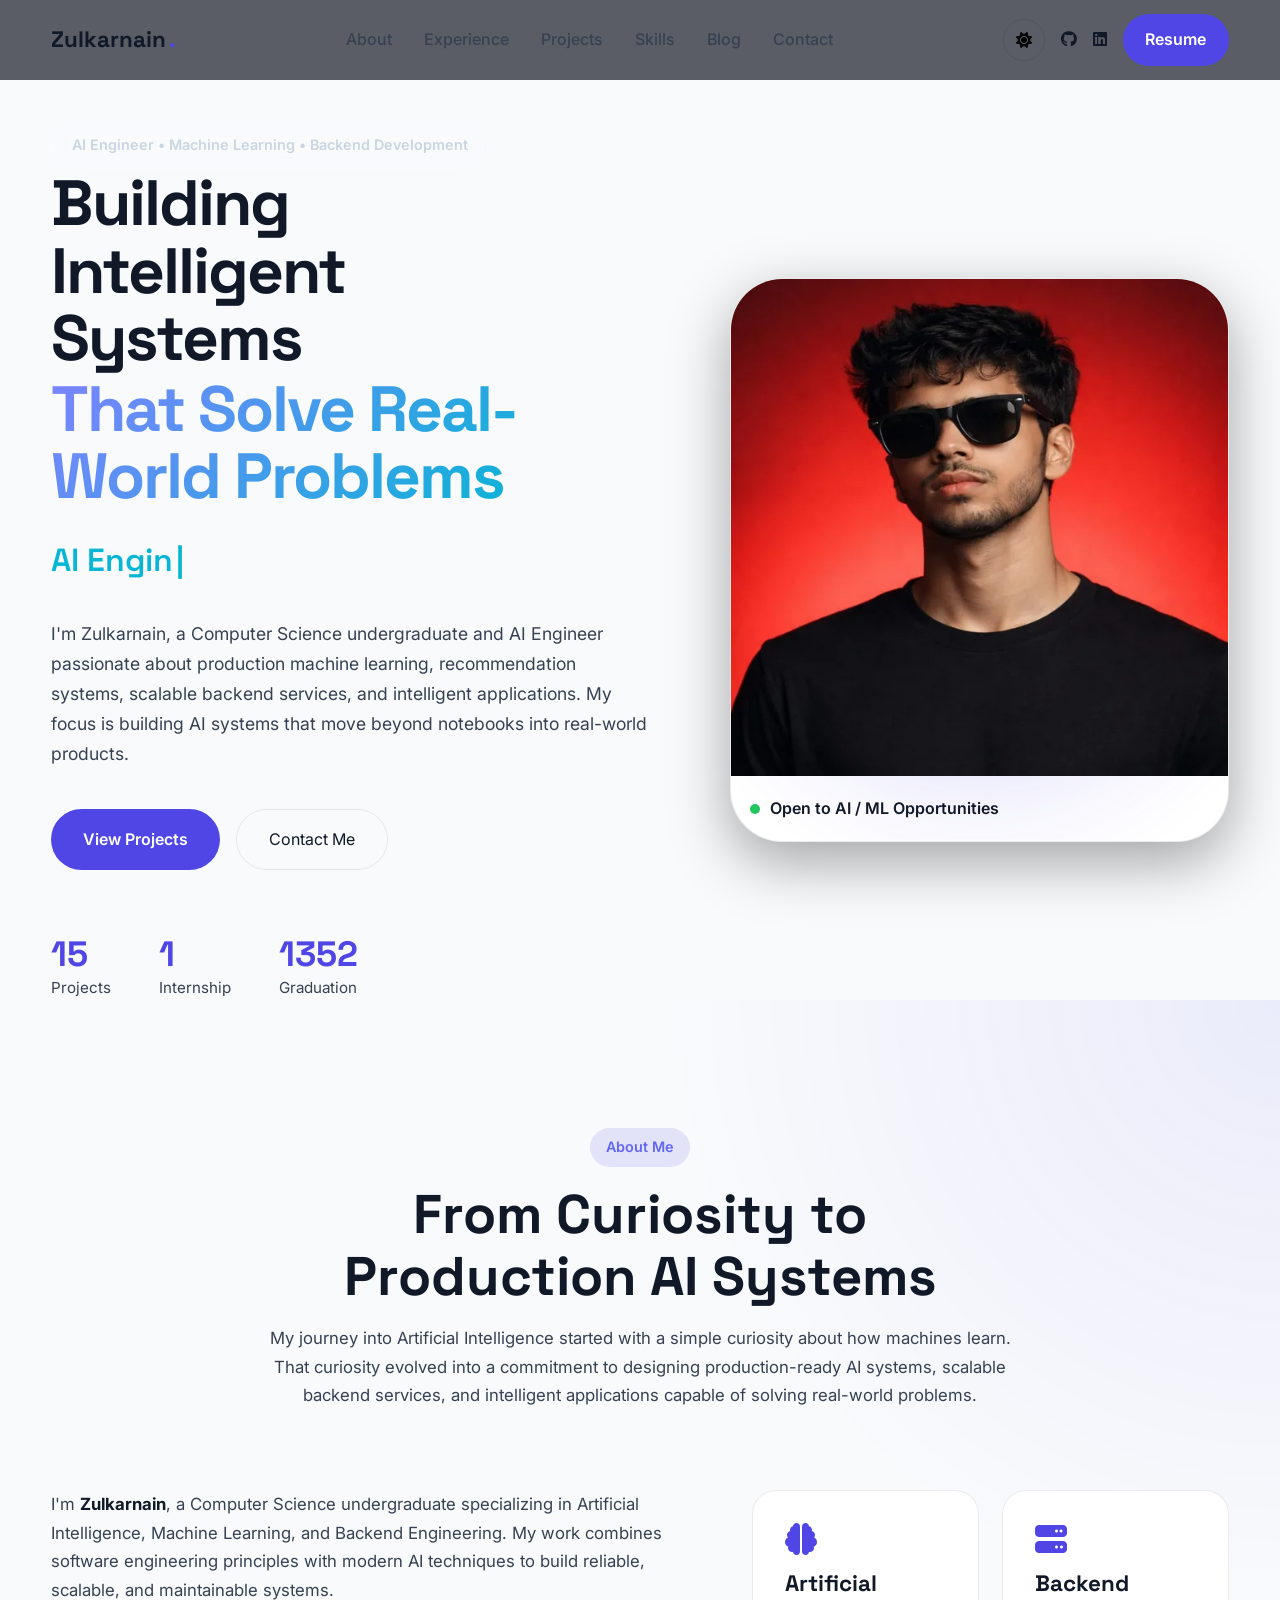
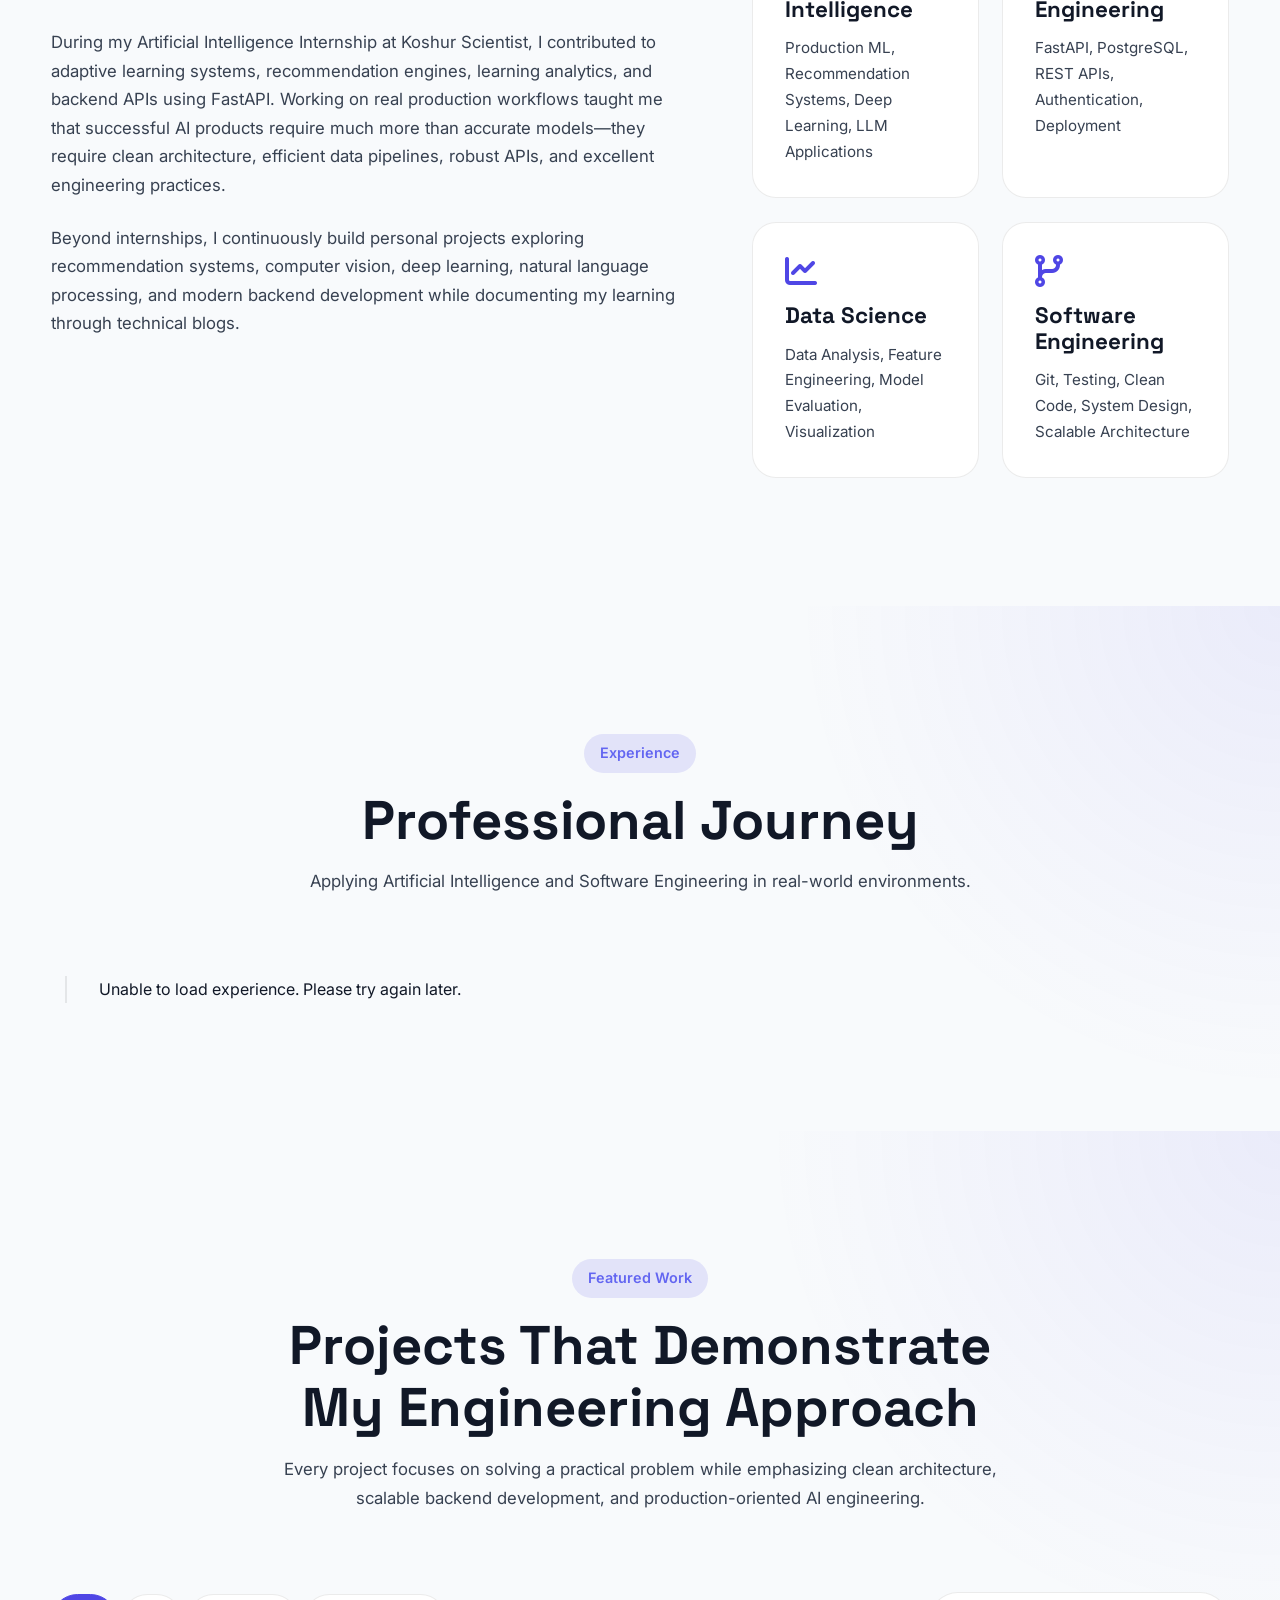
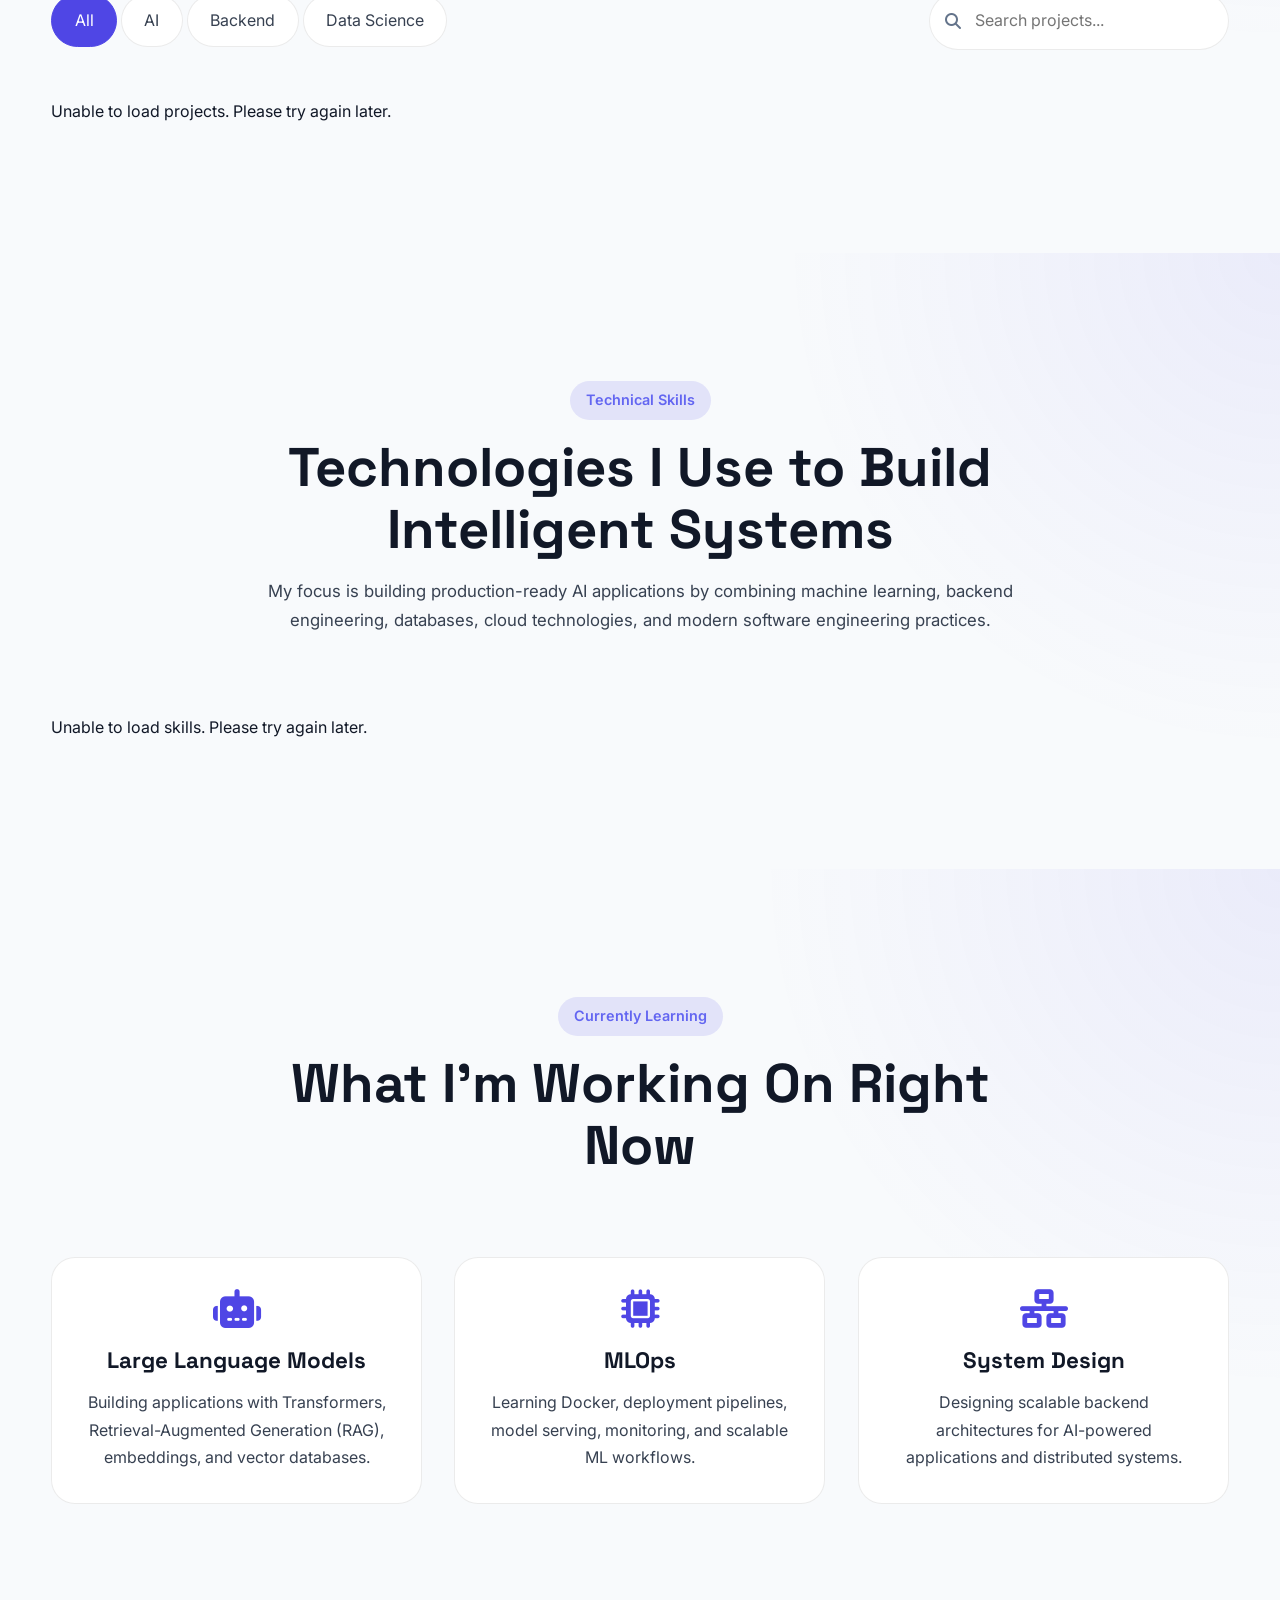
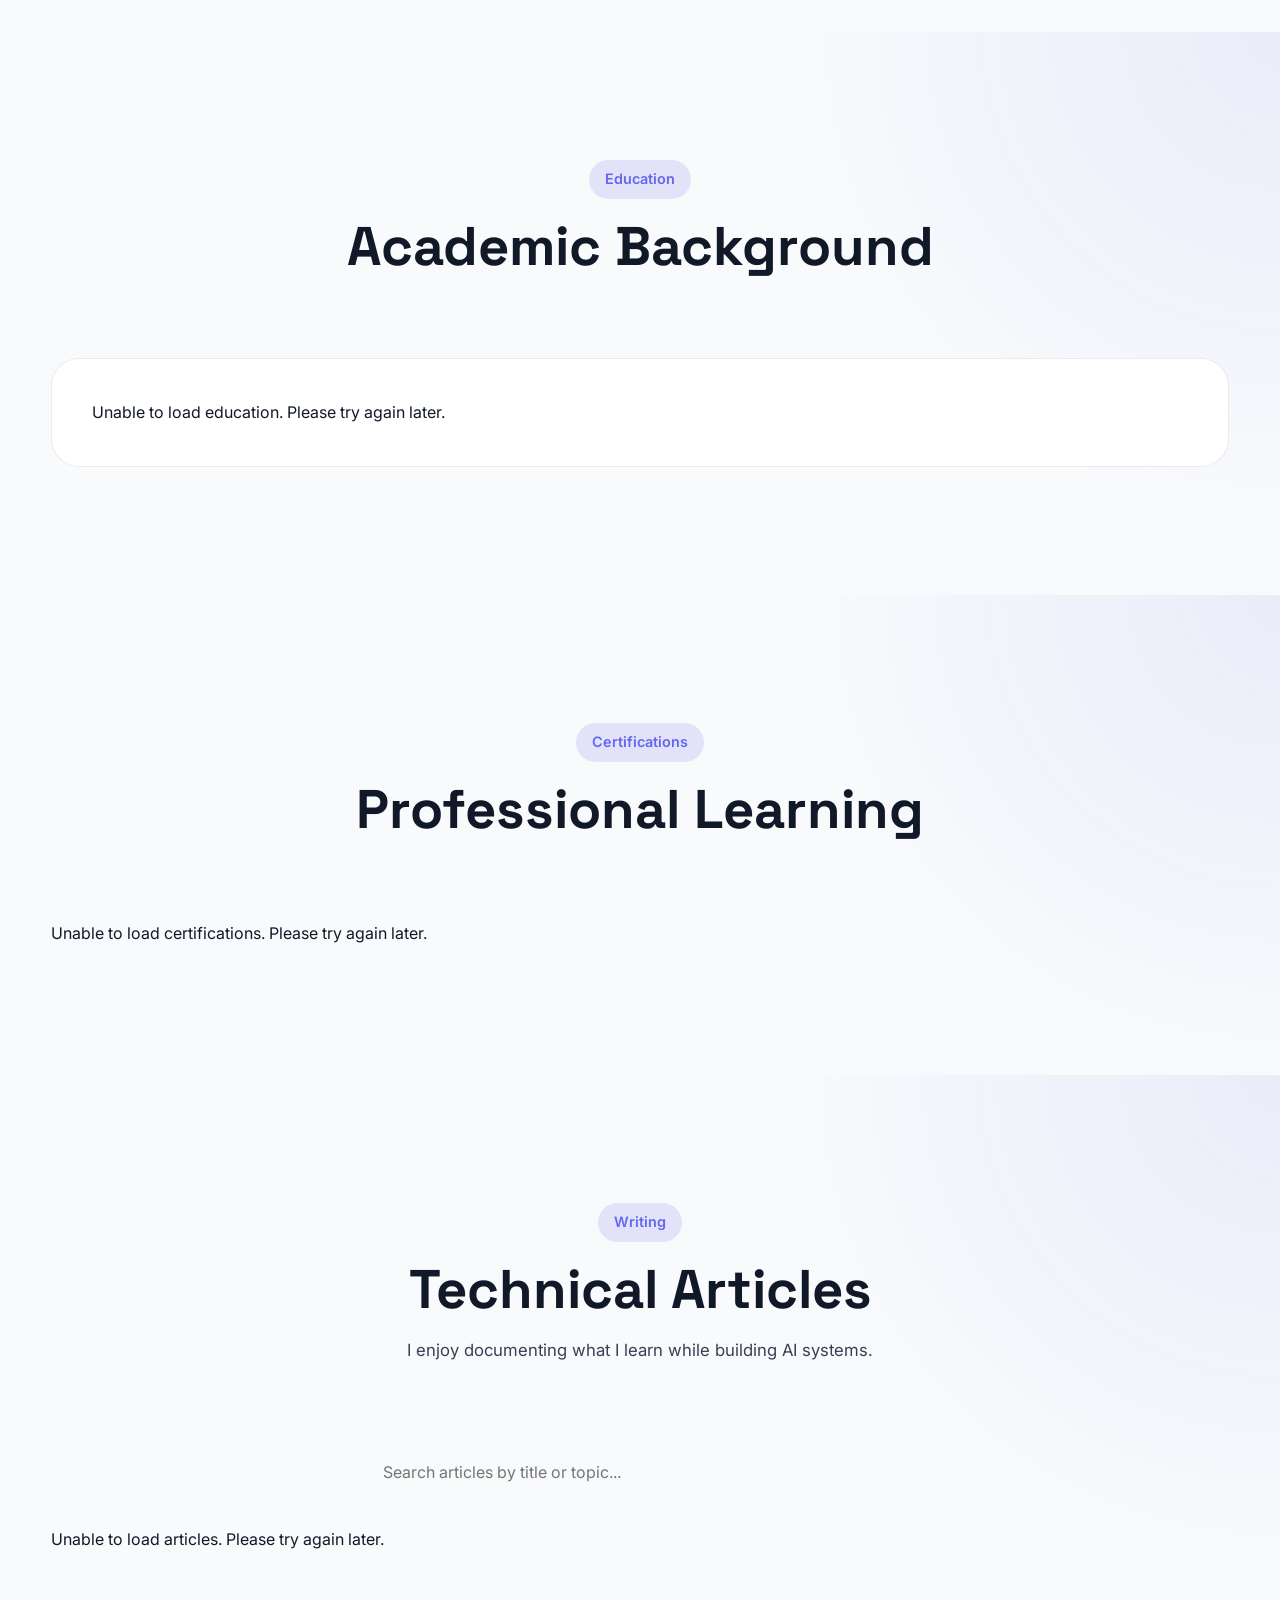
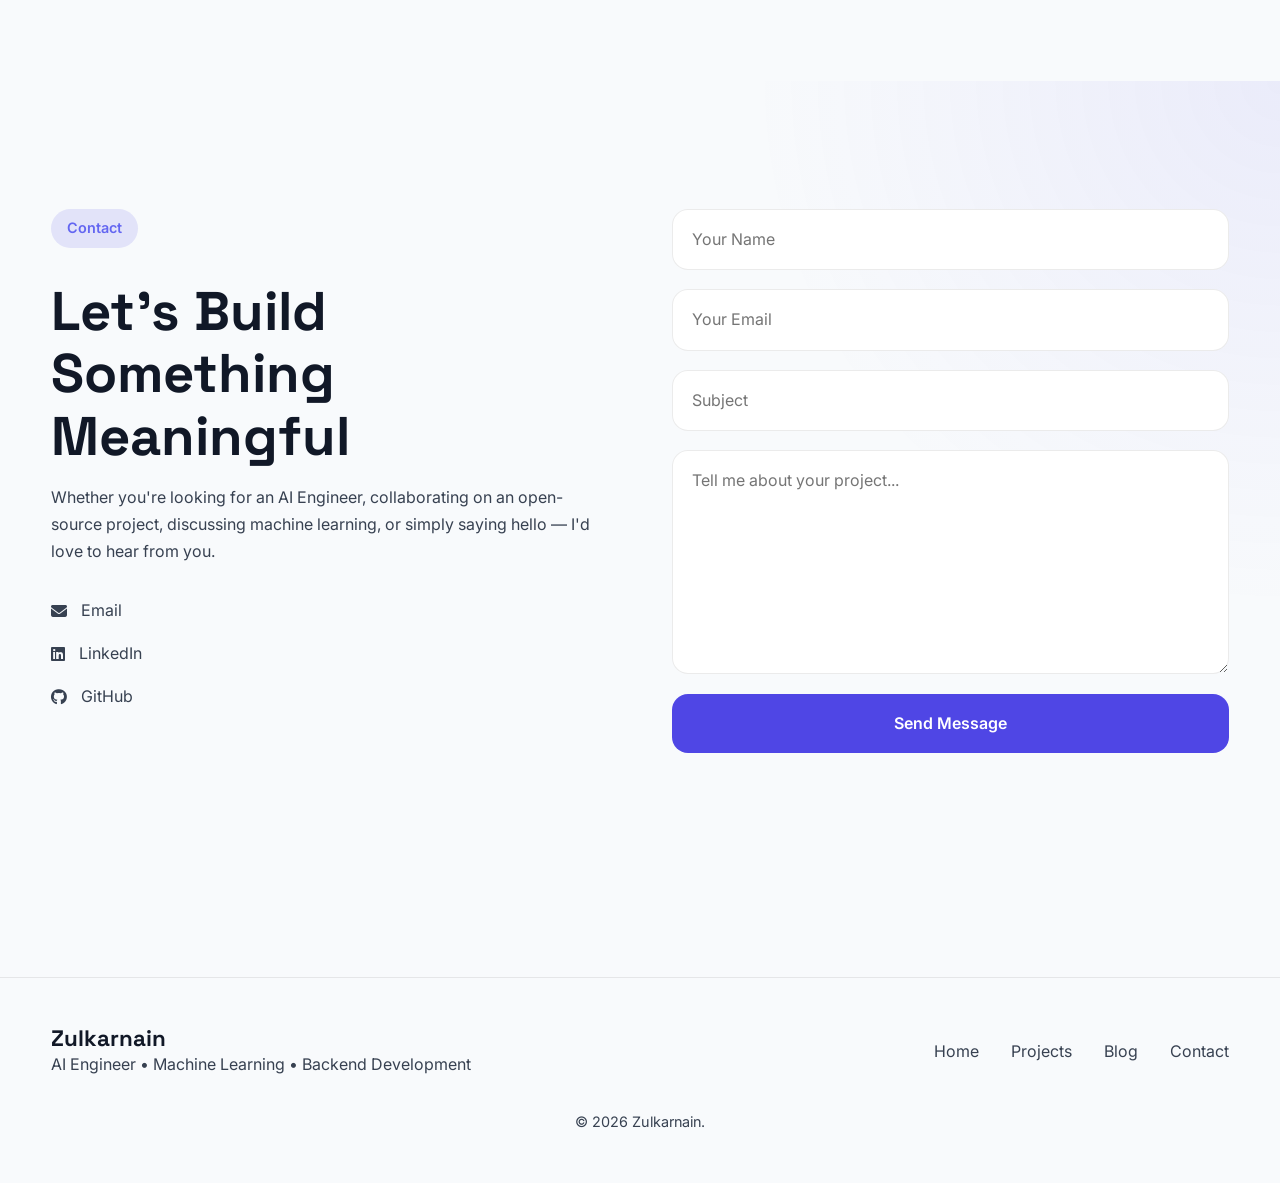
==== Frontend/index.html @ ad89ead1 "Deployment" ====
<!doctype html>
<html lang="en">
  <head>
    <meta charset="UTF-8" />

    <meta name="viewport" content="width=device-width, initial-scale=1.0" />

    <meta
      name="description"
      content="Portfolio of Zulkarnain — AI Engineer, Machine Learning Engineer and Backend Developer building intelligent systems for real-world applications."
    />

    <meta
      name="keywords"
      content="AI Engineer, Machine Learning Engineer, Data Scientist, FastAPI, Python, Deep Learning, Portfolio"
    />

    <meta name="author" content="Zulkarnain" />

    <meta property="og:title" content="Zulkarnain | AI Engineer" />

    <meta
      property="og:description"
      content="Building Intelligent Systems for Real-World Problems"
    />

    <meta property="og:type" content="website" />

    <title>Zulkarnain | AI Engineer</title>

    <link rel="preconnect" href="https://fonts.googleapis.com" />

    <link rel="preconnect" href="https://fonts.gstatic.com" crossorigin />

    <link
      href="https://fonts.googleapis.com/css2?family=Inter:wght@300;400;500;600;700;800&family=Space+Grotesk:wght@500;700&display=swap"
      rel="stylesheet"
    />

    <link
      rel="stylesheet"
      href="https://cdnjs.cloudflare.com/ajax/libs/font-awesome/6.7.1/css/all.min.css"
    />

    <link rel="stylesheet" href="styles.css" />
  </head>

  <body>
    <div id="scroll-progress"></div>

    <a class="skip-link" href="#main-content"> Skip to Content </a>

    <header id="site-header">
      <nav class="navbar container">
        <a href="#hero" class="logo">
          <span class="logo-text">Zulkarnain</span>
          <span class="logo-dot">.</span>
        </a>

        <ul class="nav-menu">
          <li><a href="#about">About</a></li>

          <li><a href="#experience">Experience</a></li>

          <li><a href="#projects">Projects</a></li>

          <li><a href="#skills">Skills</a></li>

          <li><a href="#blog">Blog</a></li>

          <li><a href="#contact">Contact</a></li>
        </ul>

        <div class="nav-actions">
          <button id="theme-toggle" aria-label="Toggle Theme">
            <i class="fas fa-moon"></i>
          </button>

          <a href="https://github.com/Xulkarnain" aria-label="GitHub">
            <i class="fab fa-github"></i>
          </a>

          <a
            href="https://in.linkedin.com/in/zulkarnain0"
            aria-label="LinkedIn"
          >
            <i class="fab fa-linkedin"></i>
          </a>

          <a href="#resume" class="resume-btn"> Resume </a>

          <button
            id="menu-toggle"
            class="menu-toggle"
            type="button"
            aria-label="Open navigation menu"
            aria-expanded="false"
            aria-controls="mobile-menu"
          >
            <i class="fas fa-bars"></i>
          </button>
        </div>
      </nav>
    </header>

    <div id="mobile-menu">
      <a href="#about">About</a>

      <a href="#experience">Experience</a>

      <a href="#projects">Projects</a>

      <a href="#skills">Skills</a>

      <a href="#blog">Blog</a>

      <a href="#contact">Contact</a>
    </div>

    <main id="main-content">
      <section id="hero">
        <div class="container hero-container">
          <div class="hero-left">
            <span class="hero-badge">
              AI Engineer • Machine Learning • Backend Development
            </span>

            <h1>
              Building Intelligent Systems

              <span> That Solve Real-World Problems </span>
            </h1>

            <h2 id="typing-text">AI Engineer</h2>

            <p class="hero-description">
              I'm Zulkarnain, a Computer Science undergraduate and AI Engineer
              passionate about production machine learning, recommendation
              systems, scalable backend services, and intelligent applications.
              My focus is building AI systems that move beyond notebooks into
              real-world products.
            </p>

            <div class="hero-buttons">
              <a href="#projects" class="primary-btn"> View Projects </a>

              <a href="#contact" class="secondary-btn"> Contact Me </a>
            </div>

            <div class="hero-stats">
              <div>
                <h3 data-count="15">4</h3>

                <p>Projects</p>
              </div>

              <div>
                <h3 data-count="1">1</h3>

                <p>Internship</p>
              </div>

              <div>
                <h3 data-count="2027">0</h3>

                <p>Graduation</p>
              </div>
            </div>
          </div>

          <div class="hero-right">
            <div class="profile-card">
              <img src="pfp.webp" alt="Zulkarnain" />

              <div class="status">
                <span class="status-dot"></span>

                Open to AI / ML Opportunities
              </div>
            </div>
          </div>
        </div>
      </section>

      <!-- ==========================================================
ABOUT
=========================================================== -->

      <section id="about" class="section">
        <div class="container">
          <div class="section-header">
            <span class="section-tag"> About Me </span>

            <h2>From Curiosity to Production AI Systems</h2>

            <p>
              My journey into Artificial Intelligence started with a simple
              curiosity about how machines learn. That curiosity evolved into a
              commitment to designing production-ready AI systems, scalable
              backend services, and intelligent applications capable of solving
              real-world problems.
            </p>
          </div>

          <div class="about-grid">
            <div class="about-content">
              <p>
                I'm <strong>Zulkarnain</strong>, a Computer Science
                undergraduate specializing in Artificial Intelligence, Machine
                Learning, and Backend Engineering. My work combines software
                engineering principles with modern AI techniques to build
                reliable, scalable, and maintainable systems.
              </p>

              <p>
                During my Artificial Intelligence Internship at Koshur
                Scientist, I contributed to adaptive learning systems,
                recommendation engines, learning analytics, and backend APIs
                using FastAPI. Working on real production workflows taught me
                that successful AI products require much more than accurate
                models—they require clean architecture, efficient data
                pipelines, robust APIs, and excellent engineering practices.
              </p>

              <p>
                Beyond internships, I continuously build personal projects
                exploring recommendation systems, computer vision, deep
                learning, natural language processing, and modern backend
                development while documenting my learning through technical
                blogs.
              </p>
            </div>

            <div class="about-highlights">
              <div class="highlight-card">
                <i class="fas fa-brain"></i>

                <h3>Artificial Intelligence</h3>

                <p>
                  Production ML, Recommendation Systems, Deep Learning, LLM
                  Applications
                </p>
              </div>

              <div class="highlight-card">
                <i class="fas fa-server"></i>

                <h3>Backend Engineering</h3>

                <p>
                  FastAPI, PostgreSQL, REST APIs, Authentication, Deployment
                </p>
              </div>

              <div class="highlight-card">
                <i class="fas fa-chart-line"></i>

                <h3>Data Science</h3>

                <p>
                  Data Analysis, Feature Engineering, Model Evaluation,
                  Visualization
                </p>
              </div>

              <div class="highlight-card">
                <i class="fas fa-code-branch"></i>

                <h3>Software Engineering</h3>

                <p>
                  Git, Testing, Clean Code, System Design, Scalable Architecture
                </p>
              </div>
            </div>
          </div>
        </div>
      </section>

      <!-- ==========================================================
EXPERIENCE
=========================================================== -->

      <section id="experience" class="section">
        <div class="container">
          <div class="section-header">
            <span class="section-tag"> Experience </span>

            <h2>Professional Journey</h2>

            <p>
              Applying Artificial Intelligence and Software Engineering in
              real-world environments.
            </p>
          </div>

          <div class="timeline">
            <article class="timeline-item">
              <div class="timeline-dot"></div>

              <div class="timeline-content">
                <span class="timeline-date"> Summer 2026 </span>

                <h3>Artificial Intelligence Intern</h3>

                <h4>Koshur Scientist</h4>

                <p>
                  Worked on an adaptive learning platform focused on intelligent
                  education systems. Contributed to backend API development,
                  recommendation engine architecture, learning analytics,
                  mastery prediction, and AI-driven educational workflows.
                </p>

                <ul>
                  <li>Developed FastAPI services for adaptive learning.</li>

                  <li>
                    Built recommendation engine logic for personalized learning.
                  </li>

                  <li>Worked with PostgreSQL-based educational datasets.</li>

                  <li>
                    Improved API structure, validation, logging, and response
                    models.
                  </li>

                  <li>
                    Collaborated on production-ready AI architecture and backend
                    engineering.
                  </li>
                </ul>

                <div class="experience-tech">
                  <span>Python</span>

                  <span>FastAPI</span>

                  <span>PostgreSQL</span>

                  <span>Pydantic</span>

                  <span>REST APIs</span>

                  <span>Git</span>
                </div>
              </div>
            </article>
          </div>
        </div>
      </section>

      <!-- ==========================================================
FEATURED PROJECTS
=========================================================== -->

      <section id="projects" class="section">
        <div class="container">
          <div class="section-header">
            <span class="section-tag"> Featured Work </span>

            <h2>Projects That Demonstrate My Engineering Approach</h2>

            <p>
              Every project focuses on solving a practical problem while
              emphasizing clean architecture, scalable backend development, and
              production-oriented AI engineering.
            </p>
          </div>

          <!-- ==========================
        Project Filters
        =========================== -->
          <div class="project-controls">
            <div class="project-filters">
              <button class="filter-btn active" data-filter="all">All</button>

              <button class="filter-btn" data-filter="ai">AI</button>

              <button class="filter-btn" data-filter="backend">Backend</button>

              <button class="filter-btn" data-filter="data">
                Data Science
              </button>
            </div>

            <!-- ==========================
          Search
          =========================== -->

            <div class="project-search">
              <i class="fas fa-search"></i>

              <input
                type="text"
                id="project-search"
                placeholder="Search projects..."
              />
            </div>
          </div>
          <!-- =====================================================
        PROJECT GRID
        ====================================================== -->

          <div class="project-grid">
            <!-- =====================================================
            PROJECT 1
            ====================================================== -->

            <article class="project-card" data-category="ai backend">
              <div class="project-image"></div>

              <div class="project-content">
                <span class="project-type"> Internship Project </span>

                <h3>Adaptive Learning Recommendation Engine</h3>

                <p>
                  Designed backend services supporting an intelligent
                  educational platform capable of analyzing learner behaviour,
                  estimating mastery, and generating personalized learning
                  recommendations using adaptive AI workflows.
                </p>

                <div class="project-tech">
                  <span>Python</span>

                  <span>FastAPI</span>

                  <span>Pydantic</span>

                  <span>PostgreSQL</span>

                  <span>REST API</span>
                </div>

                <div class="project-links">
                  <a href="#"> Case Study </a>

                  <a href="#"> GitHub </a>
                </div>
              </div>
            </article>

            <!-- =====================================================
            PROJECT 2
            ====================================================== -->

            <article class="project-card" data-category="ai data">
              <div class="project-content">
                <span class="project-type"> Machine Learning </span>

                <h3>Customer Churn Prediction System</h3>

                <p>
                  Built an end-to-end machine learning application that predicts
                  customer churn using feature engineering, neural networks, and
                  an interactive Streamlit interface for real-time inference.
                </p>

                <div class="project-tech">
                  <span>TensorFlow</span>

                  <span>Scikit-learn</span>

                  <span>Streamlit</span>

                  <span>Pandas</span>

                  <span>NumPy</span>
                </div>

                <div class="project-links">
                  <a
                    href="https://customer-churn-ann-mu5tfdyrqt84ytvr7gksav.streamlit.app/"
                  >
                    Live Demo
                  </a>

                  <a href="https://github.com/Xulkarnain/Customer-Churn-ANN">
                    GitHub
                  </a>
                </div>
              </div>
            </article>

            <!-- =====================================================
            PROJECT 3
            ====================================================== -->

            <article class="project-card" data-category="backend">
              <div class="project-content">
                <span class="project-type"> Backend </span>

                <h3>GitHub Trending Repository Analyzer</h3>

                <p>
                  Automated the collection, storage, and analysis of GitHub
                  Trending repositories through web scraping and SQLite-based
                  persistence, exposing structured insights for developers.
                </p>

                <div class="project-tech">
                  <span>Python</span>

                  <span>SQLite</span>

                  <span>BeautifulSoup</span>

                  <span>Requests</span>
                </div>

                <div class="project-links">
                  <a
                    href="https://github.com/Xulkarnain/GitHub_Trending-Repositories-Analyzer"
                  >
                    GitHub
                  </a>
                </div>
              </div>
            </article>

            <!-- =====================================================
            PROJECT 4
            ====================================================== -->

            <article class="project-card" data-category="backend">
              <div class="project-content">
                <span class="project-type"> Software Engineering </span>

                <h3>University Timetable Generator</h3>

                <p>
                  Developed a desktop application for generating university
                  timetables with efficient scheduling logic, SQLite
                  integration, and a Java-based graphical interface.
                </p>

                <div class="project-tech">
                  <span>Java</span>

                  <span>SQLite</span>

                  <span>OOP</span>
                </div>

                <div class="project-links">
                  <a
                    href="https://github.com/Xulkarnain/University_Timetable_Generator"
                  >
                    GitHub
                  </a>
                </div>
              </div>
            </article>
          </div>
        </div>
      </section>

      <!-- ==========================================================
SKILLS
=========================================================== -->

      <section id="skills" class="section">
        <div class="container">
          <div class="section-header">
            <span class="section-tag"> Technical Skills </span>

            <h2>Technologies I Use to Build Intelligent Systems</h2>

            <p>
              My focus is building production-ready AI applications by combining
              machine learning, backend engineering, databases, cloud
              technologies, and modern software engineering practices.
            </p>
          </div>

          <div class="skills-grid">
            <!-- AI -->

            <div class="skill-card">
              <h3>
                <i class="fas fa-brain"></i>

                Artificial Intelligence
              </h3>

              <div class="skill-list">
                <div class="skill">
                  <div class="skill-header">
                    <span>Machine Learning</span>

                    <span>90%</span>
                  </div>

                  <div class="progress">
                    <div class="progress-fill" data-progress="90"></div>
                  </div>
                </div>

                <div class="skill">
                  <div class="skill-header">
                    <span>Deep Learning</span>

                    <span>85%</span>
                  </div>

                  <div class="progress">
                    <div class="progress-fill" data-progress="85"></div>
                  </div>
                </div>

                <div class="skill">
                  <div class="skill-header">
                    <span>Computer Vision</span>

                    <span>75%</span>
                  </div>

                  <div class="progress">
                    <div class="progress-fill" data-progress="85"></div>
                  </div>
                </div>

                <div class="skill">
                  <div class="skill-header">
                    <span>Natural Language Processing</span>

                    <span>80%</span>
                  </div>

                  <div class="progress">
                    <div class="progress-fill" data-progress="85"></div>
                  </div>
                </div>
              </div>
            </div>

            <!-- Backend -->

            <div class="skill-card">
              <h3>
                <i class="fas fa-server"></i>

                Backend Engineering
              </h3>

              <div class="skill-list">
                <div class="skill">
                  <div class="skill-header">
                    <span>Python</span>

                    <span>95%</span>
                  </div>

                  <div class="progress">
                    <div class="progress-fill" data-progress="85"></div>
                  </div>
                </div>

                <div class="skill">
                  <div class="skill-header">
                    <span>FastAPI</span>

                    <span>90%</span>
                  </div>

                  <div class="progress">
                    <div class="progress-fill" data-progress="85"></div>
                  </div>
                </div>

                <div class="skill">
                  <div class="skill-header">
                    <span>REST APIs</span>

                    <span>90%</span>
                  </div>

                  <div class="progress">
                    <div class="progress-fill" data-progress="85"></div>
                  </div>
                </div>

                <div class="skill">
                  <div class="skill-header">
                    <span>Authentication & API Design</span>

                    <span>80%</span>
                  </div>

                  <div class="progress">
                    <div class="progress-fill" data-progress="85"></div>
                  </div>
                </div>
              </div>
            </div>

            <!-- Database -->

            <div class="skill-card">
              <h3>
                <i class="fas fa-database"></i>

                Databases
              </h3>

              <div class="tech-tags">
                <span>PostgreSQL</span>

                <span>SQLite</span>

                <span>MySQL</span>

                <span>MongoDB</span>

                <span>SQL</span>
              </div>
            </div>

            <!-- Data Science -->

            <div class="skill-card">
              <h3>
                <i class="fas fa-chart-line"></i>

                Data Science
              </h3>

              <div class="tech-tags">
                <span>Pandas</span>

                <span>NumPy</span>

                <span>Matplotlib</span>

                <span>Seaborn</span>

                <span>Plotly</span>

                <span>Feature Engineering</span>

                <span>EDA</span>

                <span>Statistics</span>
              </div>
            </div>

            <!-- DevOps -->

            <div class="skill-card">
              <h3>
                <i class="fas fa-cloud"></i>

                DevOps & Cloud
              </h3>

              <div class="tech-tags">
                <span>Docker</span>

                <span>AWS</span>

                <span>Git</span>

                <span>GitHub</span>

                <span>Linux</span>

                <span>CI/CD</span>
              </div>
            </div>

            <!-- Tools -->

            <div class="skill-card">
              <h3>
                <i class="fas fa-toolbox"></i>

                Tools
              </h3>

              <div class="tech-tags">
                <span>VS Code</span>

                <span>Jupyter</span>

                <span>Postman</span>

                <span>Figma</span>

                <span>Notion</span>

                <span>GitHub Actions</span>
              </div>
            </div>
          </div>
        </div>
      </section>

      <!-- ==========================================================
CURRENT FOCUS
=========================================================== -->

      <section id="current-focus" class="section">
        <div class="container">
          <div class="section-header">
            <span class="section-tag"> Currently Learning </span>

            <h2>What I'm Working On Right Now</h2>
          </div>

          <div class="focus-grid">
            <article class="focus-card">
              <i class="fas fa-robot"></i>

              <h3>Large Language Models</h3>

              <p>
                Building applications with Transformers, Retrieval-Augmented
                Generation (RAG), embeddings, and vector databases.
              </p>
            </article>

            <article class="focus-card">
              <i class="fas fa-microchip"></i>

              <h3>MLOps</h3>

              <p>
                Learning Docker, deployment pipelines, model serving,
                monitoring, and scalable ML workflows.
              </p>
            </article>

            <article class="focus-card">
              <i class="fas fa-network-wired"></i>

              <h3>System Design</h3>

              <p>
                Designing scalable backend architectures for AI-powered
                applications and distributed systems.
              </p>
            </article>
          </div>
        </div>
      </section>

      <!-- ==========================================================
EDUCATION
=========================================================== -->

      <section id="education" class="section">
        <div class="container">
          <div class="section-header">
            <span class="section-tag"> Education </span>

            <h2>Academic Background</h2>
          </div>

          <div class="education-card">
            <div class="education-icon">
              <i class="fas fa-graduation-cap"></i>
            </div>

            <div class="education-content">
              <h3>
                Bachelor of Technology in Computer Science & Engineering (B.Tech
                CSE)
              </h3>

              <h4>Computer Science & Engineering</h4>

              <p>Central University of Kashmir</p>

              <span class="education-duration">
                Expected Graduation • 2027
              </span>

              <p>
                Coursework includes Artificial Intelligence, Machine Learning,
                Data Structures, Database Systems, Operating Systems, Computer
                Networks, Software Engineering, Deep Learning, Data Science,
                Theory of Computation Statistics and Probability, and other core
                computer science subjects.
              </p>
            </div>
          </div>
        </div>
      </section>

      <!-- ==========================================================
CERTIFICATIONS
=========================================================== -->

      <section id="certifications" class="section">
        <div class="container">
          <div class="section-header">
            <span class="section-tag"> Certifications </span>

            <h2>Professional Learning</h2>
          </div>

          <div class="certificate-grid">
            <article class="certificate-card">
              <i class="fas fa-award"></i>

              <h3>Ultimate Data Science & AI Bootcamp</h3>

              <p>
                Comprehensive training covering Python, Machine Learning, Deep
                Learning, NLP, Computer Vision, MLOps, FastAPI and Deployment.
              </p>
            </article>

            <article class="certificate-card">
              <i class="fas fa-database"></i>

              <h3>PostgreSQL & Database Systems</h3>

              <p>
                Relational database design, SQL, optimization, indexing and
                backend integration.
              </p>
            </article>

            <article class="certificate-card">
              <i class="fas fa-code"></i>

              <h3>Python & Software Engineering</h3>

              <p>
                Advanced Python, OOP, multithreading, testing, packaging and
                production development.
              </p>
            </article>
          </div>
        </div>
      </section>

      <!-- ==========================================================
BLOG
=========================================================== -->

      <section id="blog" class="section">
        <div class="container">
          <div class="section-header">
            <span class="section-tag"> Writing </span>

            <h2>Technical Articles</h2>

            <p>I enjoy documenting what I learn while building AI systems.</p>
          </div>
          <div class="blog-search">
            <input
              type="search"
              id="blog-search"
              placeholder="Search articles by title or topic..."
              aria-label="Search blog articles"
            />
          </div>

          <p class="blog-results-info" aria-live="polite"></p>
          <div class="blog-grid">
            <article class="blog-card">
              <span> Machine Learning </span>

              <h3>Building Production Ready AI Applications with FastAPI</h3>

              <p>
                Designing scalable APIs for deploying machine learning models.
              </p>
            </article>

            <article class="blog-card">
              <span> Backend </span>

              <h3>Structuring Large FastAPI Projects</h3>

              <p>
                Clean architecture patterns for maintainable Python
                applications.
              </p>
            </article>

            <article class="blog-card">
              <span> AI </span>

              <h3>Recommendation Systems Explained</h3>

              <p>Understanding recommendation engines from first principles.</p>
            </article>
          </div>
        </div>
      </section>

      <!-- ==========================================================
CONTACT
=========================================================== -->

      <section id="contact" class="section">
        <div class="container">
          <div class="contact-wrapper">
            <div class="contact-info">
              <span class="section-tag"> Contact </span>

              <h2>Let's Build Something Meaningful</h2>

              <p>
                Whether you're looking for an AI Engineer, collaborating on an
                open-source project, discussing machine learning, or simply
                saying hello — I'd love to hear from you.
              </p>

              <div class="contact-links">
                <a href="mailto:darzulkarnain@gmail.com">
                  <i class="fas fa-envelope"></i>

                  Email
                </a>

                <a href="https://in.linkedin.com/in/zulkarnain0">
                  <i class="fab fa-linkedin"></i>

                  LinkedIn
                </a>

                <a href="https://github.com/Xulkarnain">
                  <i class="fab fa-github"></i>

                  GitHub
                </a>
              </div>
            </div>

            <form id="contact-form">
              <input type="text" name="name" placeholder="Your Name" required />

              <input
                type="email"
                name="email"
                placeholder="Your Email"
                required
              />

              <input type="text" name="subject" placeholder="Subject" />

              <textarea
                name="message"
                rows="7"
                placeholder="Tell me about your project..."
                required
              ></textarea>

              <button type="submit">Send Message</button>
            </form>
          </div>
        </div>
      </section>
    </main>

    <!-- ==========================================================
BACK TO TOP
=========================================================== -->

    <button id="back-to-top" aria-label="Back To Top">
      <i class="fas fa-arrow-up"></i>
    </button>

    <!-- ==========================================================
FOOTER
=========================================================== -->

    <footer id="footer">
      <div class="container">
        <div class="footer-content">
          <div>
            <h3>Zulkarnain</h3>

            <p>AI Engineer • Machine Learning • Backend Development</p>
          </div>

          <div class="footer-links">
            <a href="#hero"> Home </a>

            <a href="#projects"> Projects </a>

            <a href="#blog"> Blog </a>

            <a href="#contact"> Contact </a>
          </div>
        </div>

        <div class="footer-bottom">
          <p>© 2026 Zulkarnain.</p>
        </div>
      </div>
    </footer>

    <script src="script.js"></script>
  </body>
</html>
---- Frontend/styles.css ----
/*==========================================================
    PORTFOLIO WEBSITE
    Version: 1.0

    Part 1A
    • Reset
    • Variables
    • Base
    • Typography
    • Utilities
==========================================================*/

/*==========================================================
RESET
==========================================================*/

*,
*::before,
*::after {
  margin: 0;
  padding: 0;

  box-sizing: border-box;
}

html {
  scroll-behavior: smooth;
}

body {
  min-height: 100vh;

  overflow-x: hidden;

  font-family: "Inter", sans-serif;

  line-height: 1.7;

  transition: 0.35s ease;
}

img {
  display: block;

  max-width: 100%;
}

a {
  color: inherit;

  text-decoration: none;
}

button {
  border: none;

  outline: none;

  cursor: pointer;

  background: none;

  font: inherit;
}

input,
textarea {
  font: inherit;

  outline: none;
}

/*==========================================================
THEME VARIABLES
==========================================================*/

:root {
  /* Primary */

  --primary: #4f46e5;
  --primary-light: #6366f1;

  /* Accent */

  --accent: #06b6d4;

  /* Background */

  --background: #050816;

  --surface: #0f172a;

  --surface-light: #162033;

  /* Text */

  --text: #f8fafc;

  --text-light: #cbd5e1;

  --muted: #94a3b8;

  /* Borders */

  --border: rgba(255, 255, 255, 0.08);

  /* Shadows */

  --shadow-lg: 0 20px 60px rgba(0, 0, 0, 0.35);

  --shadow-md: 0 10px 25px rgba(0, 0, 0, 0.2);

  /* Radius */

  --radius-sm: 8px;

  --radius-md: 14px;

  --radius-lg: 24px;

  --radius-xl: 40px;

  /* Layout */

  --container: 1280px;
}

/*==========================================================
LIGHT MODE
==========================================================*/

body.light {
  --background: #f8fafc;

  --surface: #ffffff;

  --surface-light: #f1f5f9;

  --text: #111827;

  --text-light: #374151;

  --muted: #64748b;

  --border: rgba(0, 0, 0, 0.08);
}

/*==========================================================
BODY
==========================================================*/

body {
  background: var(--background);

  color: var(--text);
}

/*==========================================================
SCROLLBAR
==========================================================*/

::-webkit-scrollbar {
  width: 10px;
}

::-webkit-scrollbar-track {
  background: var(--background);
}

::-webkit-scrollbar-thumb {
  background: var(--primary);

  border-radius: 100px;
}

::-webkit-scrollbar-thumb:hover {
  background: var(--primary-light);
}

/*==========================================================
TYPOGRAPHY
==========================================================*/

h1,
h2,
h3,
h4 {
  font-family: "Space Grotesk", sans-serif;

  line-height: 1.15;
}

h1 {
  font-size: clamp(3rem, 8vw, 5.4rem);

  font-weight: 700;
}

h2 {
  font-size: clamp(2rem, 5vw, 3.4rem);

  margin-bottom: 1rem;
}

h3 {
  font-size: 1.4rem;
}

p {
  color: var(--text-light);
}

.section {
  padding: 8rem 0;
}

/*==========================================================
LAYOUT
==========================================================*/

.container {
  width: min(92%, var(--container));

  margin-inline: auto;
}

.section-header {
  max-width: 760px;

  margin-inline: auto;

  text-align: center;

  margin-bottom: 5rem;
}

.section-tag {
  display: inline-block;

  margin-bottom: 1rem;

  padding: 0.45rem 1rem;

  border-radius: 999px;

  background: rgba(79, 70, 229, 0.12);

  color: var(--primary-light);

  font-size: 0.9rem;

  font-weight: 600;
}

.section-header p {
  margin-top: 1rem;

  font-size: 1.05rem;
}

/*==========================================================
BUTTONS
==========================================================*/

.primary-btn {
  display: inline-flex;

  align-items: center;

  justify-content: center;

  padding: 1rem 2rem;

  border-radius: 999px;

  background: var(--primary);

  color: white;

  font-weight: 600;

  transition: 0.35s;
}

.primary-btn:hover {
  transform: translateY(-4px);

  background: var(--primary-light);

  box-shadow: var(--shadow-lg);
}

.secondary-btn {
  display: inline-flex;

  align-items: center;

  justify-content: center;

  padding: 1rem 2rem;

  border-radius: 999px;

  border: 1px solid var(--border);

  transition: 0.35s;
}

.secondary-btn:hover {
  background: var(--surface);

  transform: translateY(-4px);
}

/*==========================================================
SKIP LINK
==========================================================*/

.skip-link {
  position: absolute;

  left: -9999px;
}

.skip-link:focus {
  left: 1rem;

  top: 1rem;

  padding: 1rem;

  background: var(--primary);

  color: #fff;

  z-index: 10000;
}

/*==========================================================
SCROLL PROGRESS
==========================================================*/

#scroll-progress {
  position: fixed;

  top: 0;

  left: 0;

  width: 0;

  height: 3px;

  background: linear-gradient(90deg, #6366f1, #06b6d4, #22c55e);

  box-shadow: 0 0 15px rgba(99, 102, 241, 0.7);

  z-index: 9999;
}

/*==========================================================
UTILITY
==========================================================*/

.glass {
  background: rgba(255, 255, 255, 0.05);

  backdrop-filter: blur(18px);

  border: 1px solid var(--border);
}

.text-gradient {
  background: linear-gradient(90deg, var(--primary), var(--accent));

  -webkit-background-clip: text;

  -webkit-text-fill-color: transparent;
}

.hidden {
  display: none;
}

/*==========================================================
NAVBAR
==========================================================*/

#site-header {
  position: fixed;

  inset: 0 0 auto 0;

  width: 100%;

  z-index: 1000;

  backdrop-filter: blur(14px);

  background: rgba(5, 8, 22, 0.65);

  transition:
    background 0.35s,
    backdrop-filter 0.35s,
    box-shadow 0.35s,
    border-color 0.35s;
}

body.light #site-header.scrolled {
  background: rgba(255, 255, 255, 0.92);
}

#site-header.scrolled {
  background: rgba(5, 8, 22, 0.88);

  backdrop-filter: blur(24px);

  border-bottom: 1px solid var(--border);

  box-shadow: 0 8px 30px rgba(0, 0, 0, 0.25);
}

.navbar {
  height: 80px;

  display: flex;

  align-items: center;

  justify-content: space-between;
}

/*==========================================================
LOGO
==========================================================*/

.logo {
  display: flex;

  align-items: center;

  gap: 0.2rem;

  font-family: "Space Grotesk", sans-serif;

  font-size: 1.4rem;

  font-weight: 700;
}

.logo-dot {
  color: var(--primary);
}

/*==========================================================
NAVIGATION
==========================================================*/

.nav-menu {
  display: flex;

  align-items: center;

  gap: 2rem;

  list-style: none;
}

.nav-menu a {
  position: relative;

  color: var(--text-light);

  font-weight: 500;

  transition: 0.3s;
}

.nav-menu a:hover {
  color: var(--text);
}

.nav-menu a::after {
  content: "";

  position: absolute;

  left: 0;

  bottom: -8px;

  width: 0;

  height: 2px;

  background: var(--primary);

  transition: 0.3s;
}

.nav-menu a:hover::after {
  width: 100%;
}

.nav-menu a.active {
  color: var(--text);
}

.nav-menu a.active::after {
  width: 100%;
}

/*==========================================================
NAV ACTIONS
==========================================================*/

.nav-actions {
  display: flex;

  align-items: center;

  gap: 1rem;
}

.nav-actions a {
  transition: 0.3s;
}

.nav-actions a:hover {
  color: var(--primary);
}

.resume-btn {
  padding: 0.8rem 1.4rem;

  border-radius: 999px;

  background: var(--primary);

  color: white !important;

  font-weight: 600;
}

.resume-btn:hover {
  transform: translateY(-3px);
}

#theme-toggle {
  width: 42px;

  height: 42px;

  border-radius: 50%;

  border: 1px solid var(--border);

  display: grid;

  place-items: center;

  transition: 0.3s;
}

#theme-toggle:hover {
  background: var(--surface);
}

.menu-toggle {
  display: none;
}

/*==========================================================
MOBILE MENU
==========================================================*/

#mobile-menu {
  position: fixed;

  top: 80px;

  right: -100%;

  width: 280px;

  height: calc(100vh - 80px);

  background: var(--surface);

  display: flex;

  flex-direction: column;

  padding: 2rem;

  gap: 1.5rem;

  transition: 0.35s;

  z-index: 999;
}

#mobile-menu.open {
  right: 0;
}

#mobile-menu a {
  font-size: 1.05rem;

  color: var(--text-light);
}

/*==========================================================
HERO
==========================================================*/

#hero {
  min-height: 100vh;

  display: flex;

  align-items: center;

  padding-top: 120px;
}

.hero-container {
  display: grid;

  grid-template-columns: 1.2fr 1fr;

  gap: 5rem;

  align-items: center;
}

.hero-badge {
  display: inline-flex;

  align-items: center;

  gap: 0.7rem;

  padding: 0.75rem 1.25rem;

  border-radius: 999px;

  background: rgba(255, 255, 255, 0.05);

  border: 1px solid rgba(255, 255, 255, 0.08);

  backdrop-filter: blur(14px);

  color: #cbd5e1;

  font-size: 0.9rem;

  font-weight: 600;
}
h1 {
  font-size: clamp(3rem, 8vw, 5.4rem);

  font-weight: 700;
}

.hero-left h1 {
  font-family: "Space Grotesk", sans-serif;

  font-size: clamp(2.9rem, 5vw, 4.8rem);

  line-height: 1.05;

  letter-spacing: -2px;

  max-width: 12ch;

  margin-bottom: 1rem;
}

.hero-left h1 span {
  display: block;

  margin-top: 0.25rem;

  color: transparent;

  background: linear-gradient(135deg, #7c83ff, #06b6d4);

  -webkit-background-clip: text;
  background-clip: text;
}
.hero-left {
  max-width: 680px;
}

#typing-text {
  position: relative;

  display: inline-block;

  font-size: 2rem;

  color: var(--accent);

  min-height: 45px;

  margin: 1rem 0 2rem;

  font-weight: 600;
}

#typing-text::after {
  content: "|";

  margin-left: 3px;

  animation: blink 0.8s infinite;
}

@keyframes blink {
  50% {
    opacity: 0;
  }
}

.hero-description {
  max-width: 650px;

  font-size: 1.1rem;
}

.hero-buttons {
  display: flex;

  gap: 1rem;

  margin: 2.5rem 0;

  flex-wrap: wrap;
}

.hero-stats {
  display: flex;

  gap: 3rem;

  margin-top: 4rem;

  flex-wrap: wrap;
}

.hero-stats h3 {
  font-size: 2.2rem;

  color: var(--primary);
}

.hero-stats p {
  font-size: 0.95rem;
}

/*==========================================================
PROFILE CARD
==========================================================*/

.profile-card {
  position: relative;

  background: var(--surface);

  border: 1px solid var(--border);

  border-radius: 52px;

  overflow: hidden;

  box-shadow: var(--shadow-lg);

  transition: 0.4s;
}

.profile-card:hover {
  transform: translateY(-10px);
}

.profile-card img {
  width: 100%;

  aspect-ratio: 1/1;

  object-fit: cover;
}

.status {
  display: flex;

  align-items: center;

  gap: 0.6rem;

  padding: 1.2rem;

  font-weight: 600;
}

.status-dot {
  width: 10px;

  height: 10px;

  border-radius: 50%;

  background: #22c55e;

  animation: pulse 1.8s infinite;
}

/*==========================================================
ANIMATION
==========================================================*/

@keyframes pulse {
  0% {
    transform: scale(1);

    opacity: 1;
  }

  50% {
    transform: scale(1.6);

    opacity: 0.4;
  }

  100% {
    transform: scale(1);

    opacity: 1;
  }
}

/*==========================================================
TABLET
==========================================================*/

@media (max-width: 992px) {
  .hero-container {
    grid-template-columns: 1fr;

    text-align: center;
  }

  .hero-description {
    margin: auto;
  }

  .hero-buttons {
    justify-content: center;
  }

  .hero-stats {
    justify-content: center;
  }
}

/*==========================================================
MOBILE
==========================================================*/

@media (max-width: 768px) {
  .nav-menu {
    display: none;
  }

  #mobile-menu.open {
    right: 0;

    box-shadow: -10px 0 40px rgba(0, 0, 0, 0.35);
  }

  .menu-toggle {
    transition: 0.35s;
  }

  .menu-toggle.active {
    transform: rotate(90deg);
  }

  .menu-toggle {
    display: grid;

    place-items: center;

    width: 42px;

    height: 42px;

    border-radius: 50%;

    border: 1px solid var(--border);
  }

  .hero-left h1 {
    font-size: 2.9rem;
  }

  #typing-text {
    font-size: 1.5rem;
  }

  .hero-stats {
    gap: 2rem;
  }

  .resume-btn {
    display: none;
  }
}

/*==========================================================
SECTION BACKGROUND
==========================================================*/

.section {
  position: relative;

  overflow: hidden;
}

.section::before {
  content: "";

  position: absolute;

  inset: 0;

  pointer-events: none;

  background: radial-gradient(
    circle at top right,
    rgba(79, 70, 229, 0.08),
    transparent 35%
  );
}

/*==========================================================
ABOUT
==========================================================*/

.about-grid {
  display: grid;

  grid-template-columns: 1.2fr 0.9fr;

  gap: 4rem;

  align-items: start;
}

.about-content {
  display: flex;

  flex-direction: column;

  gap: 1.5rem;
}

.about-content p {
  font-size: 1.05rem;

  color: var(--text-light);
}

.about-content strong {
  color: var(--text);
}

/*==========================================================
HIGHLIGHT GRID
==========================================================*/

.about-highlights {
  display: grid;

  grid-template-columns: repeat(2, 1fr);

  gap: 1.5rem;
}

/*==========================================================
HIGHLIGHT CARD
==========================================================*/

.highlight-card {
  background: var(--surface);

  border: 1px solid var(--border);

  border-radius: 24px;

  padding: 2rem;

  transition: 0.35s;

  position: relative;

  overflow: hidden;
}

.highlight-card::before {
  content: "";

  position: absolute;

  inset: 0;

  background: linear-gradient(135deg, rgba(79, 70, 229, 0.15), transparent);

  opacity: 0;

  transition: 0.35s;
}

.highlight-card:hover {
  transform: translateY(-10px);

  box-shadow: var(--shadow-lg);
}

.highlight-card:hover::before {
  opacity: 1;
}

.highlight-card i {
  font-size: 2rem;

  color: var(--primary);

  margin-bottom: 1rem;
}

.highlight-card h3 {
  margin-bottom: 0.8rem;
}

.highlight-card p {
  font-size: 0.95rem;
}

/*==========================================================
TIMELINE
==========================================================*/

.timeline {
  position: relative;

  margin-top: 4rem;

  padding-left: 3rem;
}

.timeline::before {
  content: "";

  position: absolute;

  left: 14px;

  top: 0;

  width: 2px;

  height: 100%;

  background: var(--border);
}

/*==========================================================
TIMELINE ITEM
==========================================================*/

.timeline-item {
  position: relative;

  margin-bottom: 4rem;
}

.timeline-dot {
  position: absolute;

  left: -25px;

  top: 12px;

  width: 18px;

  height: 18px;

  border-radius: 50%;

  background: var(--primary);

  border: 4px solid var(--background);
}

/*==========================================================
TIMELINE CARD
==========================================================*/

.timeline-content {
  background: var(--surface);

  border: 1px solid var(--border);

  border-radius: 24px;

  padding: 2rem;

  transition: 0.35s;
}

.timeline-content:hover {
  transform: translateY(-8px);

  box-shadow: var(--shadow-lg);
}

.timeline-date {
  display: inline-block;

  margin-bottom: 1rem;

  padding: 0.4rem 0.9rem;

  border-radius: 999px;

  background: rgba(79, 70, 229, 0.12);

  color: var(--primary-light);

  font-weight: 600;

  font-size: 0.9rem;
}

.timeline-content h3 {
  margin-bottom: 0.3rem;
}

.timeline-content h4 {
  color: var(--primary);

  margin-bottom: 1rem;
}

.timeline-content ul {
  margin-top: 1.5rem;

  margin-left: 1rem;

  display: grid;

  gap: 0.8rem;
}

.timeline-content li {
  color: var(--text-light);
}

/*==========================================================
TECH STACK INSIDE EXPERIENCE
==========================================================*/

.experience-tech {
  display: flex;

  flex-wrap: wrap;

  gap: 0.8rem;

  margin-top: 2rem;
}

.experience-tech span {
  padding: 0.55rem 1rem;

  border-radius: 999px;

  background: rgba(79, 70, 229, 0.12);

  color: var(--primary-light);

  font-size: 0.9rem;

  font-weight: 600;
}

/*==========================================================
CARD BASE
==========================================================*/

.highlight-card,
.timeline-content {
  backdrop-filter: blur(18px);
}

/*==========================================================
HOVER EFFECTS
==========================================================*/

.highlight-card,
.timeline-content {
  transition:
    transform 0.35s,
    box-shadow 0.35s,
    border-color 0.35s;
}

.highlight-card:hover,
.timeline-content:hover {
  border-color: rgba(99, 102, 241, 0.35);
}

/*==========================================================
RESPONSIVE
==========================================================*/

@media (max-width: 992px) {
  .about-grid {
    grid-template-columns: 1fr;
  }

  .about-highlights {
    grid-template-columns: repeat(2, 1fr);
  }
}

@media (max-width: 768px) {
  .about-highlights {
    grid-template-columns: 1fr;
  }

  .timeline {
    padding-left: 2rem;
  }

  .timeline-dot {
    left: -18px;
  }

  .timeline-content {
    padding: 1.5rem;
  }
}

/*==========================================================
PROJECTS
==========================================================*/

.project-controls {
  display: flex;

  justify-content: space-between;

  align-items: center;

  gap: 1.5rem;

  margin-bottom: 3rem;

  flex-wrap: wrap;
}

/*==========================================================
FILTER BUTTONS
==========================================================*/

.filter-buttons {
  display: flex;

  gap: 1rem;

  flex-wrap: wrap;
}

.filter-btn {
  padding: 0.75rem 1.4rem;

  border-radius: 999px;

  border: 1px solid var(--border);

  background: var(--surface);

  color: var(--text-light);

  transition: 0.3s;
}

.filter-btn:hover,
.filter-btn.active {
  background: var(--primary);

  color: #fff;

  border-color: var(--primary);
}

/*==========================================================
SEARCH
==========================================================*/

.project-search {
  position: relative;
}

.project-search input {
  width: 300px;

  max-width: 100%;

  padding: 0.9rem 1rem 0.9rem 2.8rem;

  border-radius: 999px;

  border: 1px solid var(--border);

  background: var(--surface);

  color: var(--text);
}

.project-search i {
  position: absolute;

  left: 1rem;

  top: 50%;

  transform: translateY(-50%);

  color: var(--muted);
}

/*==========================================================
PROJECT GRID
==========================================================*/

.project-grid {
  display: grid;

  grid-template-columns: repeat(auto-fit, minmax(340px, 1fr));

  gap: 2rem;
}

/*==========================================================
PROJECT CARD
==========================================================*/

.project-card {
  background: var(--surface);

  border: 1px solid var(--border);

  border-radius: 26px;

  overflow: hidden;

  transition: 0.35s;

  display: flex;

  flex-direction: column;
}

.project-card:hover {
  transform: translateY(-10px);

  box-shadow: var(--shadow-lg);

  border-color: rgba(99, 102, 241, 0.35);
}

/*==========================================================
PROJECT IMAGE
==========================================================*/

.project-image {
  overflow: hidden;
}

.project-image img {
  width: 100%;

  aspect-ratio: 16/9;

  object-fit: cover;

  transition: 0.5s;
}

.project-card:hover img {
  transform: scale(1.06);
}

/*==========================================================
PROJECT BODY
==========================================================*/

.project-content {
  padding: 1.8rem;

  display: flex;

  flex-direction: column;

  flex: 1;
}

.project-content h3 {
  margin-bottom: 0.8rem;
}

.project-content p {
  margin-bottom: 1.5rem;
}

/*==========================================================
TECH TAGS
==========================================================*/

.project-tech {
  display: flex;

  flex-wrap: wrap;

  gap: 0.6rem;

  margin-bottom: 2rem;
}

.project-tech span {
  padding: 0.45rem 0.9rem;

  border-radius: 999px;

  background: rgba(79, 70, 229, 0.12);

  color: var(--primary-light);

  font-size: 0.85rem;

  font-weight: 600;
}

/*==========================================================
PROJECT LINKS
==========================================================*/

.project-links {
  display: flex;

  gap: 1rem;

  margin-top: auto;
}

.project-links a {
  flex: 1;

  text-align: center;

  padding: 0.9rem;

  border-radius: 14px;

  border: 1px solid var(--border);

  transition: 0.3s;
}

.project-links a:first-child {
  background: var(--primary);

  color: #fff;

  border: none;
}

.project-links a:hover {
  transform: translateY(-3px);
}

/*==========================================================
SKILLS
==========================================================*/

.skills-grid {
  display: grid;

  grid-template-columns: repeat(auto-fit, minmax(300px, 1fr));

  gap: 2rem;
}

/*==========================================================
SKILL CARD
==========================================================*/

.skill-card {
  background: var(--surface);

  border: 1px solid var(--border);

  border-radius: 24px;

  padding: 2rem;

  transition: 0.35s;
}

.skill-card:hover {
  transform: translateY(-8px);

  box-shadow: var(--shadow-lg);
}

.skill-card h3 {
  margin-bottom: 2rem;
}

/*==========================================================
SKILL ITEM
==========================================================*/

.skill {
  margin-bottom: 1.5rem;
}

.skill:last-child {
  margin-bottom: 0;
}

.skill-header {
  display: flex;

  justify-content: space-between;

  margin-bottom: 0.6rem;
}

.skill-header span {
  font-weight: 600;
}

/*==========================================================
PROGRESS BAR
==========================================================*/

.progress {
  height: 8px;

  border-radius: 999px;

  background: rgba(26, 145, 214, 0.695);

  overflow: hidden;
}

.progress-fill {
  height: 100%;

  width: 0;

  border-radius: 999px;

  background: linear-gradient(90deg, var(--primary), var(--accent));
}

/*==========================================================
CURRENT FOCUS
==========================================================*/

.focus-grid {
  display: grid;

  grid-template-columns: repeat(auto-fit, minmax(250px, 1fr));

  gap: 2rem;
}

.focus-card {
  background: var(--surface);

  border: 1px solid var(--border);

  border-radius: 24px;

  padding: 2rem;

  text-align: center;

  transition: 0.35s;
}

.focus-card:hover {
  transform: translateY(-8px);

  box-shadow: var(--shadow-lg);
}

.focus-card i {
  font-size: 2.4rem;

  color: var(--primary);

  margin-bottom: 1.2rem;
}

.focus-card h3 {
  margin-bottom: 1rem;
}

/*==========================================================
RESPONSIVE
==========================================================*/

@media (max-width: 768px) {
  .project-controls {
    flex-direction: column;

    align-items: stretch;
  }

  .project-search input {
    width: 100%;
  }

  .project-grid {
    grid-template-columns: 1fr;
  }

  .project-links {
    flex-direction: column;
  }

  .skills-grid {
    grid-template-columns: 1fr;
  }

  .focus-grid {
    grid-template-columns: 1fr;
  }
}
/*==========================================================
EDUCATION
==========================================================*/

.education-card {
  display: flex;

  gap: 2rem;

  align-items: flex-start;

  padding: 2.5rem;

  background: var(--surface);

  border: 1px solid var(--border);

  border-radius: 28px;

  transition: 0.35s;
}

.education-card:hover {
  transform: translateY(-8px);

  box-shadow: var(--shadow-lg);
}

.education-icon {
  width: 80px;

  height: 80px;

  flex-shrink: 0;

  border-radius: 20px;

  display: grid;

  place-items: center;

  font-size: 2rem;

  color: #fff;

  background: linear-gradient(135deg, var(--primary), var(--accent));
}

.education-content h3 {
  margin-bottom: 0.4rem;
}

.education-content h4 {
  color: var(--primary);

  margin-bottom: 0.8rem;
}

.education-duration {
  display: inline-block;

  margin-bottom: 1.5rem;

  color: var(--muted);

  font-size: 0.95rem;
}

/*==========================================================
CERTIFICATIONS
==========================================================*/

.certificate-grid {
  display: grid;

  grid-template-columns: repeat(auto-fit, minmax(280px, 1fr));

  gap: 2rem;
}

.certificate-card {
  padding: 2rem;

  border-radius: 24px;

  background: var(--surface);

  border: 1px solid var(--border);

  transition: 0.35s;
}

.certificate-card:hover {
  transform: translateY(-8px);

  box-shadow: var(--shadow-lg);
}

.certificate-card i {
  font-size: 2.3rem;

  color: var(--primary);

  margin-bottom: 1.3rem;
}

.certificate-card h3 {
  margin-bottom: 1rem;
}

/*==========================================================
BLOG
==========================================================*/

.blog-grid {
  display: grid;

  grid-template-columns: repeat(auto-fit, minmax(320px, 1fr));

  gap: 2rem;
}

.blog-card {
  padding: 2rem;

  background: var(--surface);

  border: 1px solid var(--border);

  border-radius: 24px;

  transition: 0.35s;
}

.blog-card:hover {
  transform: translateY(-8px);

  box-shadow: var(--shadow-lg);
}

.blog-card span {
  display: inline-block;

  margin-bottom: 1rem;

  padding: 0.45rem 0.9rem;

  border-radius: 999px;

  background: rgba(79, 70, 229, 0.12);

  color: var(--primary-light);

  font-size: 0.85rem;

  font-weight: 600;
}

.blog-card h3 {
  margin-bottom: 1rem;
}

/*==========================================================
CONTACT
==========================================================*/

.contact-wrapper {
  display: grid;

  grid-template-columns: 1fr 1fr;

  gap: 4rem;

  align-items: start;
}

.contact-info h2 {
  margin: 1rem 0;
}

.contact-links {
  display: flex;

  flex-direction: column;

  gap: 1rem;

  margin-top: 2rem;
}

.contact-links a {
  display: flex;

  align-items: center;

  gap: 0.9rem;

  color: var(--text-light);

  transition: 0.3s;
}

.contact-links a:hover {
  color: var(--primary);
}

#contact-form {
  display: flex;

  flex-direction: column;

  gap: 1.2rem;
}

#contact-form input,
#contact-form textarea {
  padding: 1rem 1.2rem;

  border-radius: 16px;

  border: 1px solid var(--border);

  background: var(--surface);

  color: var(--text);

  resize: vertical;
}

#contact-form input:focus,
#contact-form textarea:focus {
  border-color: var(--primary);
}

#contact-form button {
  padding: 1rem;

  border-radius: 16px;

  background: var(--primary);

  color: #fff;

  font-weight: 600;

  transition: 0.3s;
}

#contact-form button:hover {
  background: var(--primary-light);

  transform: translateY(-3px);
}

/*==========================================================
BACK TO TOP
==========================================================*/

#back-to-top {
  position: fixed;

  right: 2rem;

  bottom: 2rem;

  width: 52px;

  height: 52px;

  display: grid;

  place-items: center;

  border-radius: 50%;

  background: var(--primary);

  color: #fff;

  box-shadow: var(--shadow-lg);

  opacity: 0;

  visibility: hidden;

  transform: translateY(20px);

  transition: 0.35s;

  z-index: 900;
}
#back-to-top:hover {
  transform: translateY(-6px) scale(1.08);
}
#back-to-top.show {
  opacity: 1;

  visibility: visible;

  transform: translateY(0);
}

/*==========================================================
FOOTER
==========================================================*/

#footer {
  margin-top: 6rem;

  border-top: 1px solid var(--border);

  padding: 3rem 0;
}

.footer-content {
  display: flex;

  justify-content: space-between;

  align-items: center;

  gap: 2rem;

  flex-wrap: wrap;
}

.footer-links {
  display: flex;

  gap: 2rem;

  flex-wrap: wrap;
}

.footer-links a {
  color: var(--text-light);

  transition: 0.3s;
}

.footer-links a:hover {
  color: var(--primary);
}

.footer-bottom {
  margin-top: 2rem;

  text-align: center;

  color: var(--muted);

  font-size: 0.9rem;
}

/*==========================================================
SCROLL REVEAL
==========================================================*/

.reveal {
  opacity: 0;

  transform: translateY(50px);

  transition:
    opacity 0.8s ease,
    transform 0.8s ease;

  will-change: transform, opacity;
}

.reveal.active {
  opacity: 1;

  transform: translateY(0);
}

/*==========================================================
FOCUS STATES
==========================================================*/

button:focus-visible,
a:focus-visible,
input:focus-visible,
textarea:focus-visible {
  outline: 2px solid var(--primary);

  outline-offset: 3px;
}

/*==========================================================
RESPONSIVE
==========================================================*/

@media (max-width: 992px) {
  .contact-wrapper {
    grid-template-columns: 1fr;
  }

  .education-card {
    flex-direction: column;
  }
}

@media (max-width: 768px) {
  .section {
    padding: 5rem 0;
  }

  .container {
    width: min(94%, 1280px);
  }

  .footer-content {
    flex-direction: column;

    text-align: center;
  }

  .footer-links {
    justify-content: center;
  }

  #back-to-top {
    right: 1rem;

    bottom: 1rem;
  }
}

/*==========================================================
HERO INTRO
==========================================================*/

.hero-left > * {
  opacity: 0;

  transform: translateY(40px);

  animation: heroFade 0.9s ease forwards;
}

.hero-badge {
  animation-delay: 0.1s;
}

.hero-left h1 {
  animation-delay: 0.3s;
}

#typing-text {
  animation-delay: 0.5s;
}

.hero-description {
  animation-delay: 0.7s;
}

.hero-buttons {
  animation-delay: 0.9s;
}

.hero-stats {
  animation-delay: 1.1s;
}

.hero-right {
  opacity: 0;

  transform: translateX(60px);

  animation: heroImage 1.2s ease forwards;

  animation-delay: 0.6s;
}

@keyframes heroFade {
  from {
    opacity: 0;

    transform: translateY(40px);
  }

  to {
    opacity: 1;

    transform: translateY(0);
  }
}

@keyframes heroImage {
  from {
    opacity: 0;

    transform: translateX(60px) scale(0.95);
  }

  to {
    opacity: 1;

    transform: translateX(0) scale(1);
  }
}
.profile-card {
  position: relative;

  isolation: isolate;
}

.profile-card::before {
  content: "";

  position: absolute;

  inset: -25px;

  background: radial-gradient(circle, rgba(79, 70, 229, 0.45), transparent 70%);

  filter: blur(50px);

  z-index: -1;

  opacity: 0.9;
}

.profile-card {
  transition:
    transform 0.5s,
    box-shadow 0.5s;
}

.profile-card:hover {
  transform: translateY(-12px) rotateX(3deg);
}

/*==========================================================
PROJECT FILTER ANIMATION
==========================================================*/

.project-card {
  transition:
    opacity 0.35s,
    transform 0.35s,
    box-shadow 0.35s;
}

.project-card.hide {
  display: none;
}

.empty-projects {
  display: none;

  text-align: center;

  margin-top: 3rem;

  padding: 3rem;

  border-radius: 24px;

  border: 1px dashed var(--border);

  background: var(--surface);
}

.empty-projects h3 {
  margin-bottom: 1rem;
}

.empty-projects p {
  color: var(--muted);
}

/*==========================================================
TOAST
==========================================================*/

.toast {
  position: fixed;

  right: 2rem;

  bottom: 2rem;

  min-width: 280px;

  padding: 1rem 1.5rem;

  border-radius: 16px;

  color: #fff;

  font-weight: 600;

  transform: translateY(100px);

  opacity: 0;

  transition: 0.35s;

  z-index: 9999;

  box-shadow: var(--shadow-lg);
}

.toast.show {
  transform: translateY(0);

  opacity: 1;
}

.toast.success {
  background: #16a34a;
}

.toast.error {
  background: #dc2626;
}

#contact-form button:disabled {
  opacity: 0.65;

  cursor: not-allowed;
}

/* =========================================
   DYNAMIC SKILLS
========================================= */

.skills-grid {
  align-items: stretch;
}

.skills-grid .skill-card {
  min-width: 0;
}

.skills-grid .tech-tags {
  display: flex;
  flex-wrap: wrap;
  align-items: center;
  gap: 10px;
}

.skills-grid .tech-tags .tech-tag {
  display: inline-flex;
  align-items: center;
  flex-wrap: wrap;
  gap: 7px;
  padding: 8px 12px;
  border: 1px solid var(--border-color);
  border-radius: 8px;
  background: rgba(255, 255, 255, 0.04);
  font-size: 13px;
  line-height: 1.4;
}

.skills-grid .skill-name {
  font-weight: 500;
}

.skills-grid .skill-proficiency {
  font-size: 11px;
  color: var(--primary-color);
  opacity: 0.9;
}

/* Blog Search */

.blog-search {
  max-width: 550px;
  margin: 0 auto 15px;
}

.blog-search input {
  width: 100%;
  padding: 14px 18px;
  border: 1px solid var(--border-color);
  border-radius: 10px;
  background: var(--card-bg);
  color: inherit;
  font: inherit;
  outline: none;
  transition: border-color 0.2s ease;
}

.blog-search input:focus {
  border-color: var(--primary-color);
}

.blog-results-info {
  text-align: center;
  font-size: 13px;
  opacity: 0.7;
  margin-bottom: 25px;
}

.blog-empty {
  text-align: center;
  padding: 30px;
  opacity: 0.7;
}

/* =========================================
   BLOG DETAIL PAGE
========================================= */

.blog-detail-container {
  width: min(850px, 92%);
  margin: 80px auto;
}

.back-to-blog {
  display: inline-block;
  margin-bottom: 35px;
  color: var(--primary-color);
  text-decoration: none;
}

.blog-article {
  padding: 35px;
  border: 1px solid var(--border-color);
  border-radius: 14px;
  background: var(--card-bg);
}

.article-category {
  color: var(--primary-color);
  font-size: 13px;
  text-transform: uppercase;
}

.article-meta {
  margin: 15px 0 25px;
  font-size: 13px;
  opacity: 0.7;
}

.article-cover {
  width: 100%;
  max-height: 400px;
  object-fit: cover;
  border-radius: 10px;
  margin-bottom: 25px;
}

.article-content {
  line-height: 1.9;
  white-space: pre-wrap;
  overflow-wrap: anywhere;
}

@media (max-width: 600px) {
  .blog-detail-container {
    margin: 40px auto;
  }

  .blog-article {
    padding: 20px;
  }
}
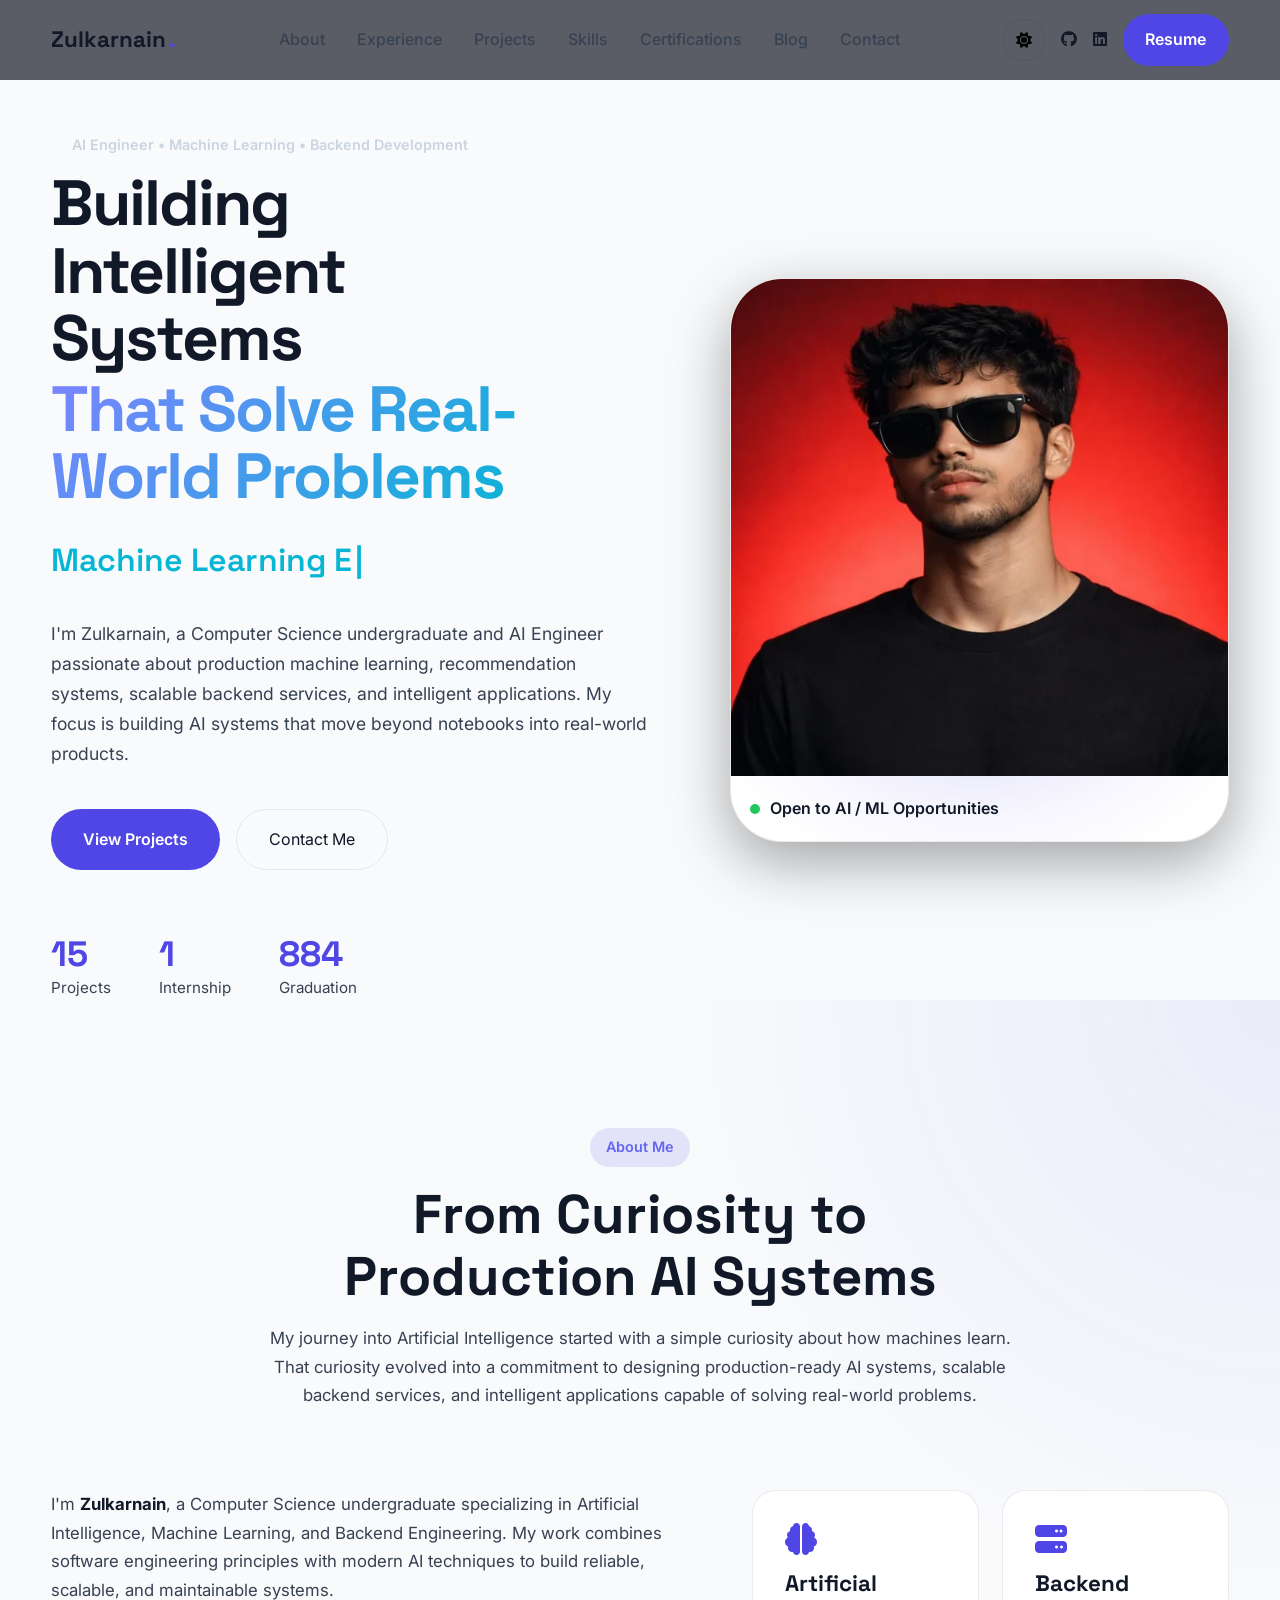
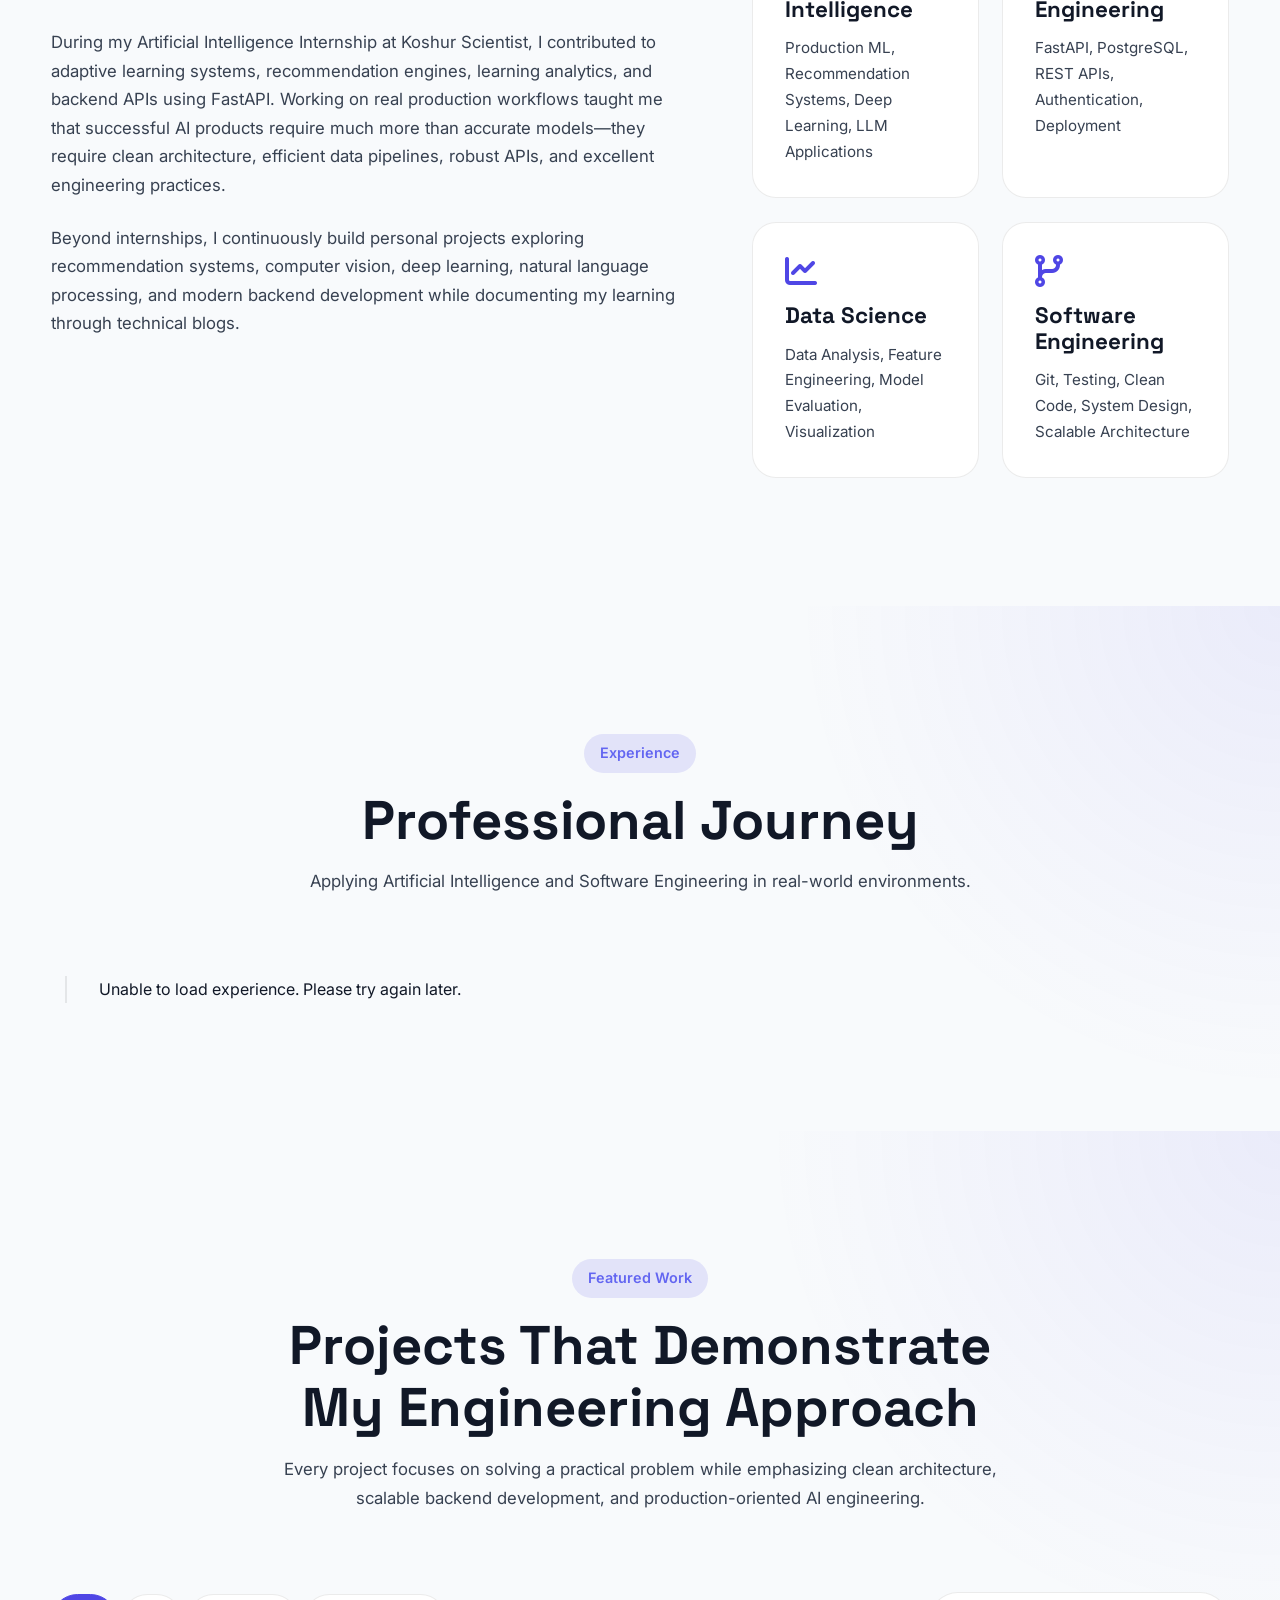
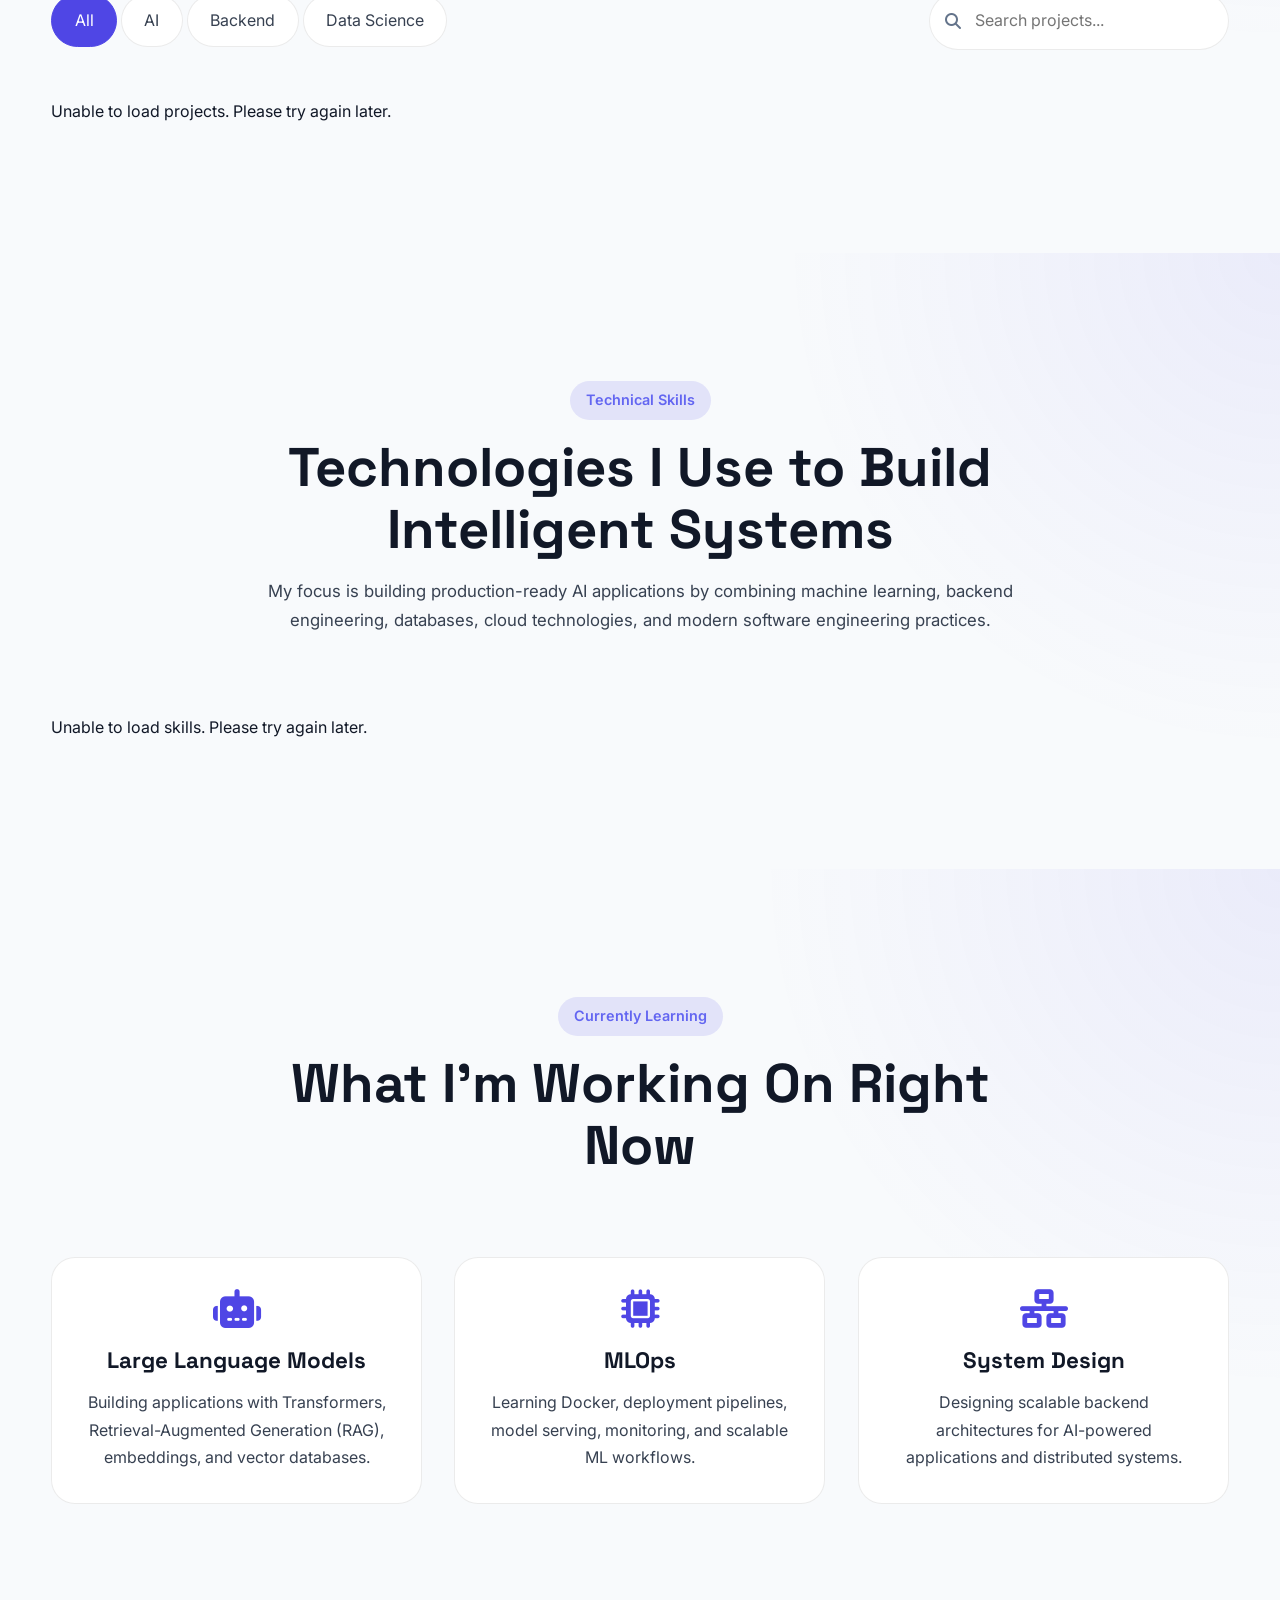
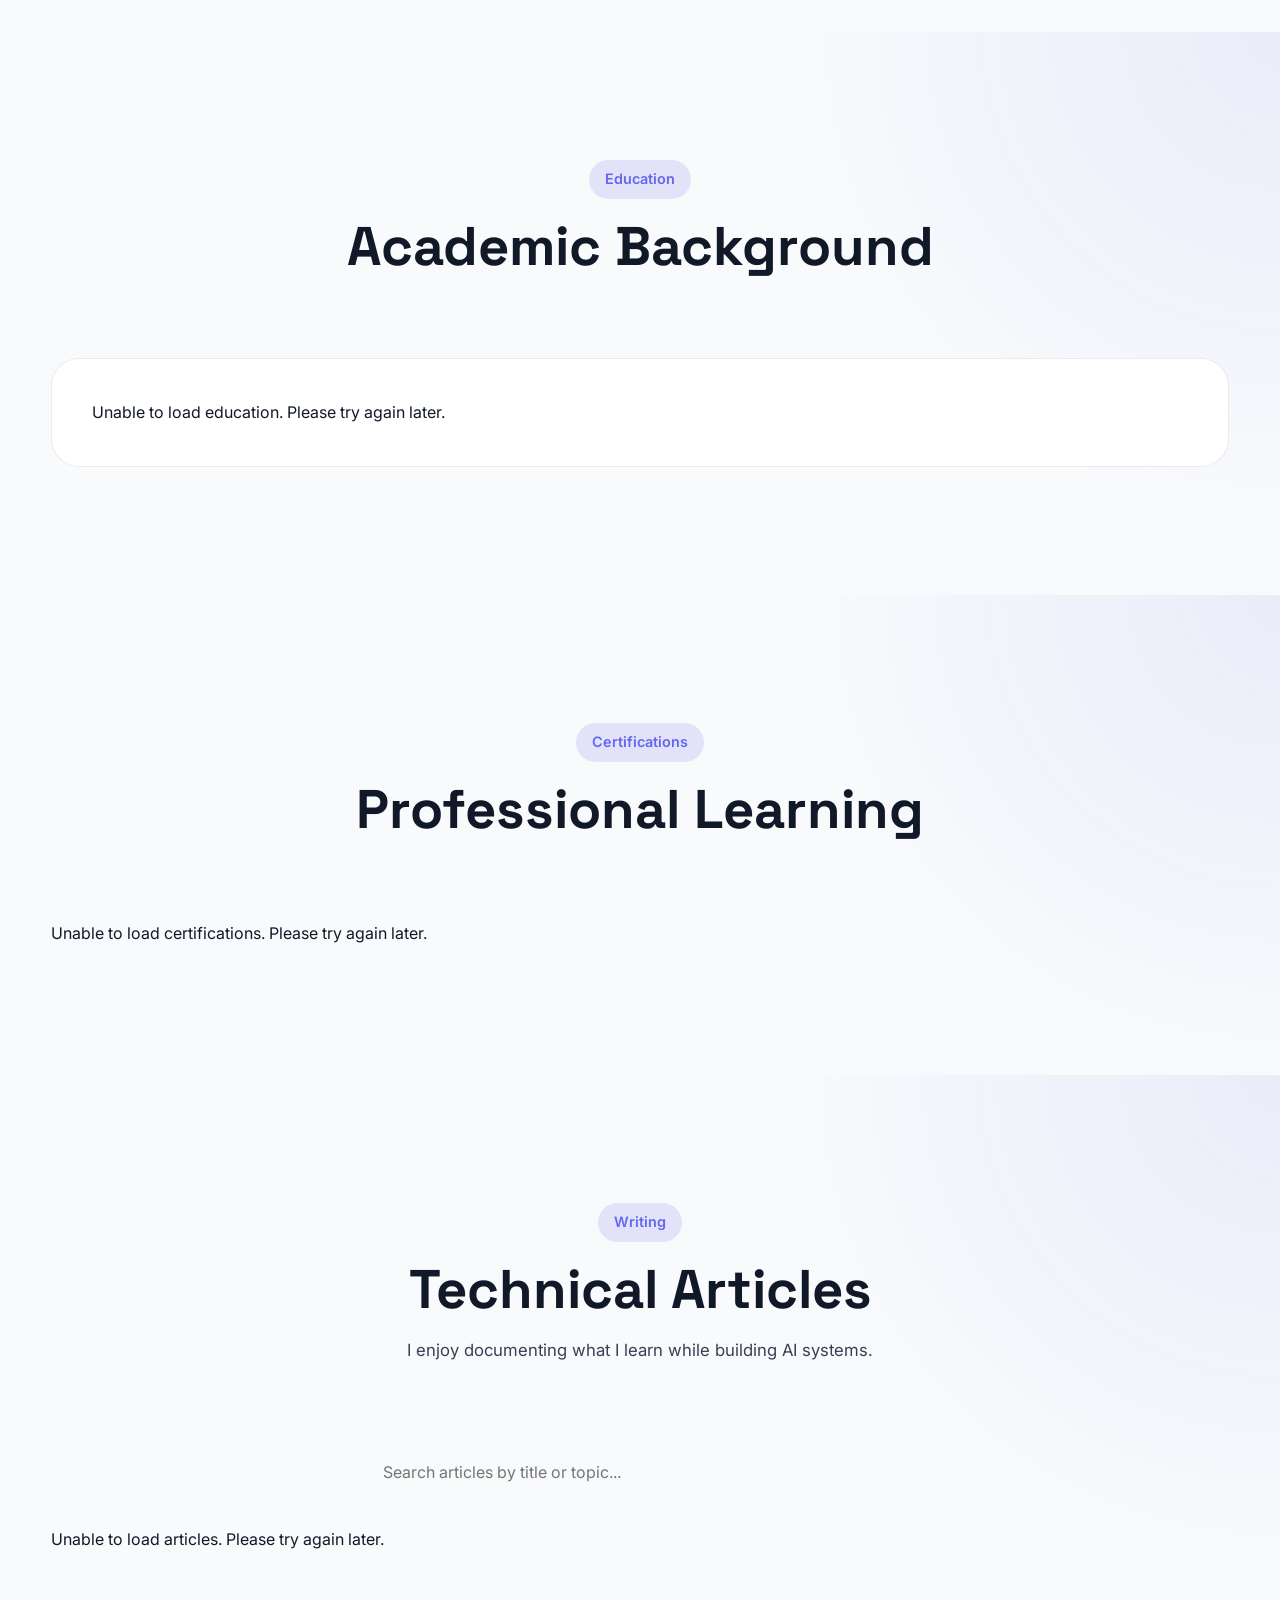
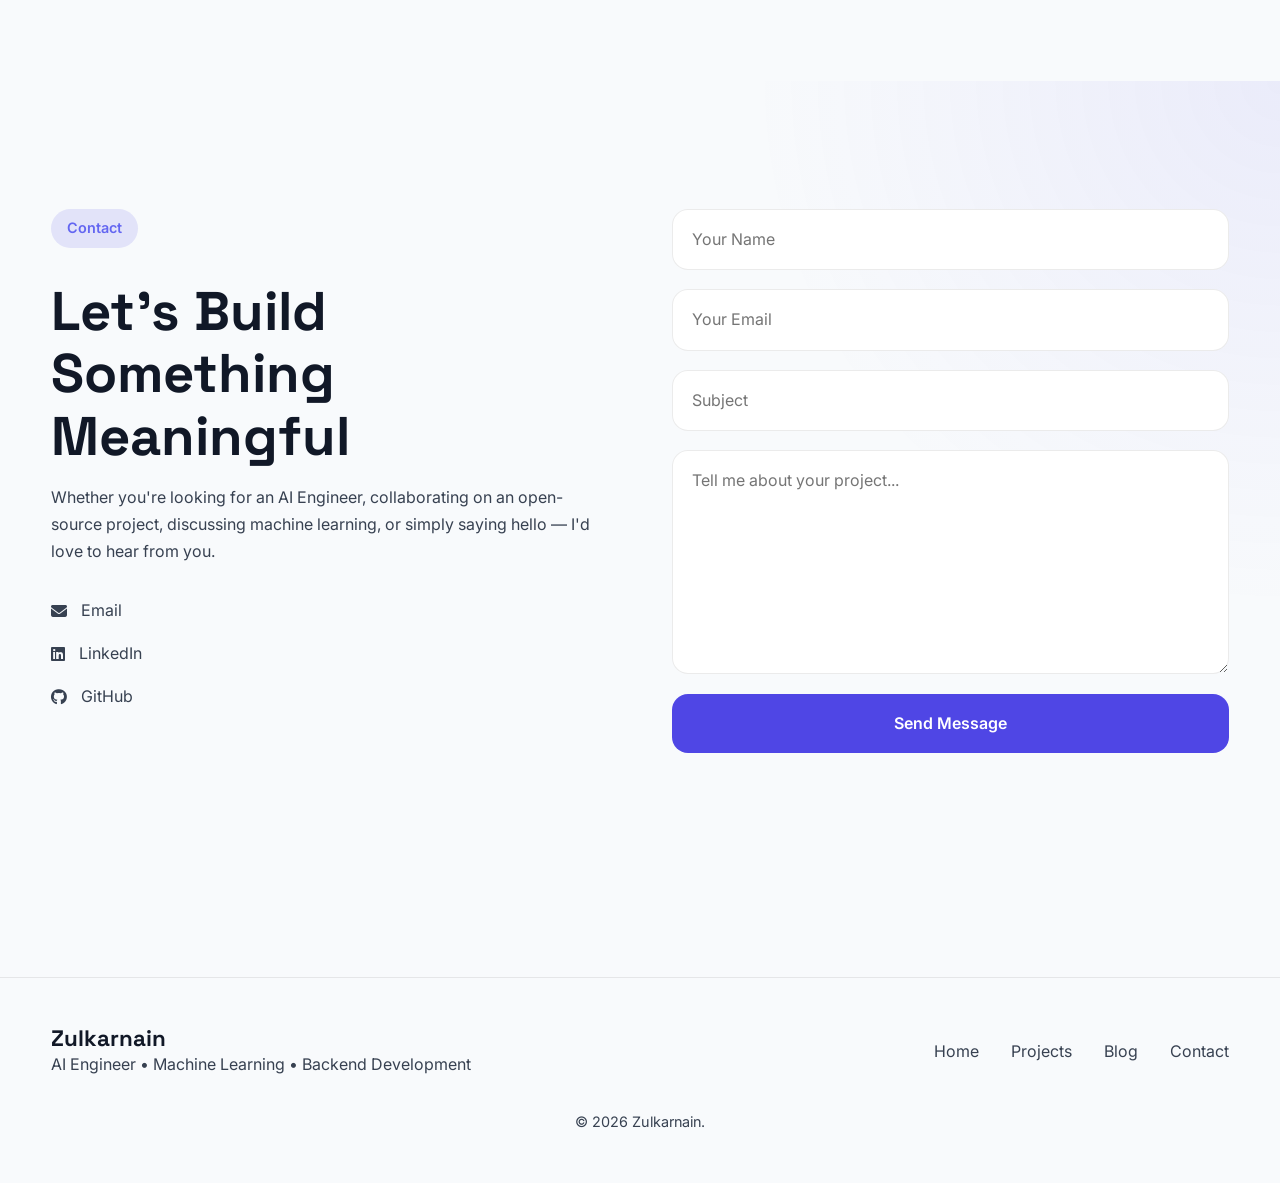
==== commit 7d6c4278: "Enhancement" ====
--- a/Frontend/index.html
+++ b/Frontend/index.html
@@ -65,6 +65,8 @@
           <li><a href="#projects">Projects</a></li>
 
           <li><a href="#skills">Skills</a></li>
+
+          <a href="#certifications">Certifications</a>
 
           <li><a href="#blog">Blog</a></li>
 
@@ -112,6 +114,8 @@
 
       <a href="#skills">Skills</a>
 
+      <a href="#certifications">Certifications</a>
+      
       <a href="#blog">Blog</a>
 
       <a href="#contact">Contact</a>
--- a/Frontend/styles.css
+++ b/Frontend/styles.css
@@ -2414,3 +2414,456 @@
     padding: 20px;
   }
 }
+
+/* ==========================================================
+   MOBILE REFINEMENTS — PREMIUM MINIMAL
+   ========================================================== */
+
+@media (max-width: 600px) {
+  /* HEADER */
+  .navbar {
+    height: 68px;
+  }
+
+  .logo {
+    font-size: 1.2rem;
+  }
+
+  .nav-actions {
+    gap: 0.65rem;
+  }
+
+  #theme-toggle,
+  .menu-toggle {
+    width: 40px;
+    height: 40px;
+    flex-shrink: 0;
+  }
+
+  .nav-actions > a:not(.resume-btn) {
+    font-size: 0.95rem;
+  }
+
+  /* MOBILE MENU */
+  #mobile-menu {
+    top: 68px;
+    width: min(82vw, 320px);
+    height: calc(100vh - 68px);
+    height: calc(100dvh - 68px);
+    overflow-y: auto;
+    padding: 1.75rem 1.5rem;
+    gap: 1.25rem;
+  }
+
+  #mobile-menu a {
+    padding: 0.35rem 0;
+    font-size: 1rem;
+  }
+
+  /* HERO SECTION */
+  #hero {
+    min-height: auto;
+    padding-top: 100px;
+    padding-bottom: 3rem;
+  }
+
+  .hero-container {
+    grid-template-columns: minmax(0, 1fr);
+    gap: 2.5rem;
+  }
+
+  .hero-left {
+    max-width: 100%;
+    text-align: center;
+  }
+
+  .hero-badge {
+    justify-content: center;
+    max-width: 100%;
+    padding: 0.7rem 1rem;
+    font-size: 0.82rem;
+    line-height: 1.5;
+  }
+
+  .hero-left h1 {
+    max-width: none;
+    font-size: clamp(2.35rem, 9vw, 3.1rem);
+    line-height: 1.08;
+    letter-spacing: -1.5px;
+    margin-top: 0.5rem;
+  }
+
+  .hero-left h1 span {
+    margin-top: 0.3rem;
+  }
+
+  #typing-text {
+    font-size: 1.4rem;
+    min-height: 36px;
+    margin: 1rem 0 1.5rem;
+  }
+
+  .hero-description {
+    max-width: 100%;
+    font-size: 1rem;
+    line-height: 1.75;
+  }
+
+  /* HERO BUTTONS */
+  .hero-buttons {
+    justify-content: center;
+    gap: 0.75rem;
+    margin: 1.75rem 0;
+  }
+
+  .hero-buttons a {
+    flex: 1 1 0;
+    min-width: 0;
+    padding: 0.9rem 1rem;
+    font-size: 0.9rem;
+    white-space: nowrap;
+  }
+
+  /* HERO STATS */
+  .hero-stats {
+    justify-content: center;
+    gap: 1.5rem;
+    margin-top: 2.5rem;
+  }
+
+  .hero-stats h3 {
+    font-size: 1.8rem;
+  }
+
+  .hero-stats p {
+    font-size: 0.82rem;
+  }
+
+  /* PROFILE CARD */
+  .hero-right {
+    width: 100%;
+  }
+
+  .profile-card {
+    max-width: 380px;
+    margin-inline: auto;
+    border-radius: 32px;
+  }
+
+  .profile-card:hover {
+    transform: none;
+  }
+
+  .status {
+    padding: 1rem;
+    font-size: 0.9rem;
+  }
+
+  /* BACK TO TOP */
+  #back-to-top {
+    width: 44px;
+    height: 44px;
+    right: 1rem;
+    bottom: 1rem;
+  }
+}
+
+/* ==========================================================
+   MOBILE CARD & TYPOGRAPHY REFINEMENTS
+   ========================================================== */
+
+@media (max-width: 600px) {
+  /* SECTION SPACING */
+  .section {
+    padding: 4.5rem 0;
+  }
+
+  .section-header {
+    margin-bottom: 2.5rem;
+    padding-inline: 0.5rem;
+  }
+
+  .section-header h2 {
+    font-size: clamp(1.65rem, 6vw, 2rem);
+    line-height: 1.2;
+  }
+
+  .section-header p {
+    font-size: 0.92rem;
+    line-height: 1.65;
+  }
+
+  /* PROJECT CARDS */
+  .project-card {
+    border-radius: 18px;
+  }
+
+  .project-content {
+    padding: 1.15rem;
+  }
+
+  .project-content h3 {
+    font-size: 1.05rem;
+    margin-bottom: 0.5rem;
+  }
+
+  .project-content p {
+    font-size: 0.88rem;
+    line-height: 1.6;
+    margin-bottom: 1rem;
+  }
+
+  .project-tech {
+    gap: 0.4rem;
+    margin-bottom: 1.2rem;
+  }
+
+  /* SKILL CARDS */
+  .skill-card {
+    padding: 1.2rem;
+    border-radius: 18px;
+  }
+
+  .skill-card h3 {
+    font-size: 1.05rem;
+    margin-bottom: 1.2rem;
+  }
+
+  .skill {
+    margin-bottom: 1rem;
+  }
+
+  .skill-header {
+    font-size: 0.88rem;
+  }
+
+  .progress {
+    height: 6px;
+  }
+
+  /* CERTIFICATION CARDS */
+  .certificate-grid {
+    gap: 1rem;
+  }
+
+  .certificate-card {
+    padding: 1.2rem;
+    border-radius: 18px;
+  }
+
+  .certificate-card h3 {
+    font-size: 1rem;
+    line-height: 1.4;
+  }
+
+  .certificate-card p {
+    font-size: 0.88rem;
+    line-height: 1.6;
+  }
+
+  /* EDUCATION CARDS */
+  .education-card {
+    gap: 1rem;
+    padding: 1.2rem;
+    border-radius: 18px;
+  }
+
+  .education-icon {
+    width: 48px;
+    height: 48px;
+    font-size: 1.2rem;
+    border-radius: 14px;
+  }
+
+  .education-content h3 {
+    font-size: 1rem;
+  }
+
+  .education-content h4 {
+    font-size: 0.9rem;
+  }
+
+  .education-duration {
+    font-size: 0.82rem;
+    margin-bottom: 0.8rem;
+  }
+
+  /* BLOG CARDS */
+  .blog-card {
+    padding: 1.2rem;
+    border-radius: 18px;
+  }
+
+  .blog-card h3 {
+    font-size: 1.05rem;
+  }
+
+  .blog-card p {
+    font-size: 0.88rem;
+    line-height: 1.6;
+  }
+
+  /* CONTACT FORM */
+  #contact-form {
+    gap: 0.85rem;
+  }
+
+  #contact-form input {
+    padding: 0.85rem 1rem;
+    min-height: 48px;
+    font-size: 0.9rem;
+    border-radius: 13px;
+  }
+
+  #contact-form textarea {
+    min-height: 130px;
+    padding: 0.9rem 1rem;
+    font-size: 0.9rem;
+    border-radius: 13px;
+  }
+
+  #contact-form button {
+    min-height: 48px;
+    padding: 0.85rem;
+    font-size: 0.92rem;
+  }
+}
+
+/* ==========================================================
+   FINAL MOBILE POLISH
+   ========================================================== */
+
+@media (max-width: 600px) {
+  /* PROJECT FILTERS */
+  .project-controls {
+    gap: 1rem;
+  }
+
+  .project-filters {
+    display: flex;
+    flex-wrap: nowrap;
+    gap: 0.5rem;
+    overflow-x: auto;
+    padding: 0.15rem 0 0.65rem;
+    scrollbar-width: none;
+    -webkit-overflow-scrolling: touch;
+  }
+
+  .project-filters::-webkit-scrollbar {
+    display: none;
+  }
+
+  .filter-btn {
+    flex: 0 0 auto;
+    padding: 0.65rem 1rem;
+    font-size: 0.88rem;
+    white-space: nowrap;
+  }
+
+  /* PROJECT SEARCH */
+  .project-search,
+  .project-search input {
+    width: 100%;
+  }
+
+  /* COMPACT SECTION SPACING */
+  .section {
+    padding: 3.75rem 0;
+  }
+
+  .section-header {
+    margin-bottom: 2rem;
+  }
+
+  /* CERTIFICATION SPACING */
+  .certificate-grid {
+    gap: 0.85rem;
+  }
+
+  .certificate-card i {
+    font-size: 1.8rem;
+    margin-bottom: 0.8rem;
+  }
+
+  .certificate-card h3 {
+    margin-bottom: 0.6rem;
+  }
+
+  /* CONTACT */
+  .contact-wrapper {
+    gap: 2rem;
+  }
+
+  .contact-links {
+    gap: 0.8rem;
+    margin-top: 1.3rem;
+  }
+
+  #contact-form {
+    gap: 0.75rem;
+  }
+
+  #contact-form textarea {
+    height: 120px;
+    min-height: 120px;
+  }
+
+  /* REMOVE UNNECESSARY HOVER MOVEMENT */
+  .project-card:hover,
+  .skill-card:hover,
+  .certificate-card:hover,
+  .education-card:hover,
+  .blog-card:hover {
+    transform: none;
+  }
+}
+
+/* MOBILE HERO — SPACING REFINEMENT */
+@media (max-width: 600px) {
+  #hero {
+    padding-top: 2.5rem;
+    padding-bottom: 3rem;
+  }
+
+  .hero-left {
+    padding-inline: 0.25rem;
+  }
+
+  .hero-badge {
+    max-width: 320px;
+    margin: 0 auto 1.1rem;
+    padding: 0.6rem 0.9rem;
+    font-size: 0.78rem;
+  }
+
+  .hero-left h1 {
+    font-size: clamp(2.3rem, 8.5vw, 2.8rem);
+    line-height: 1.12;
+    letter-spacing: -1.7px;
+    margin-bottom: 1.4rem;
+  }
+
+  #typing-text {
+    margin-top: 1.3rem;
+    margin-bottom: 1.8rem;
+    font-size: 1.3rem;
+  }
+
+  .hero-description {
+    max-width: 340px;
+    margin: 0 auto;
+    font-size: 0.96rem;
+    line-height: 1.8;
+  }
+
+  .hero-buttons {
+    margin-top: 2rem;
+    margin-bottom: 2rem;
+    gap: 0.7rem;
+  }
+
+  .hero-stats {
+    margin-top: 2.7rem;
+    gap: 1.7rem;
+  }
+}
